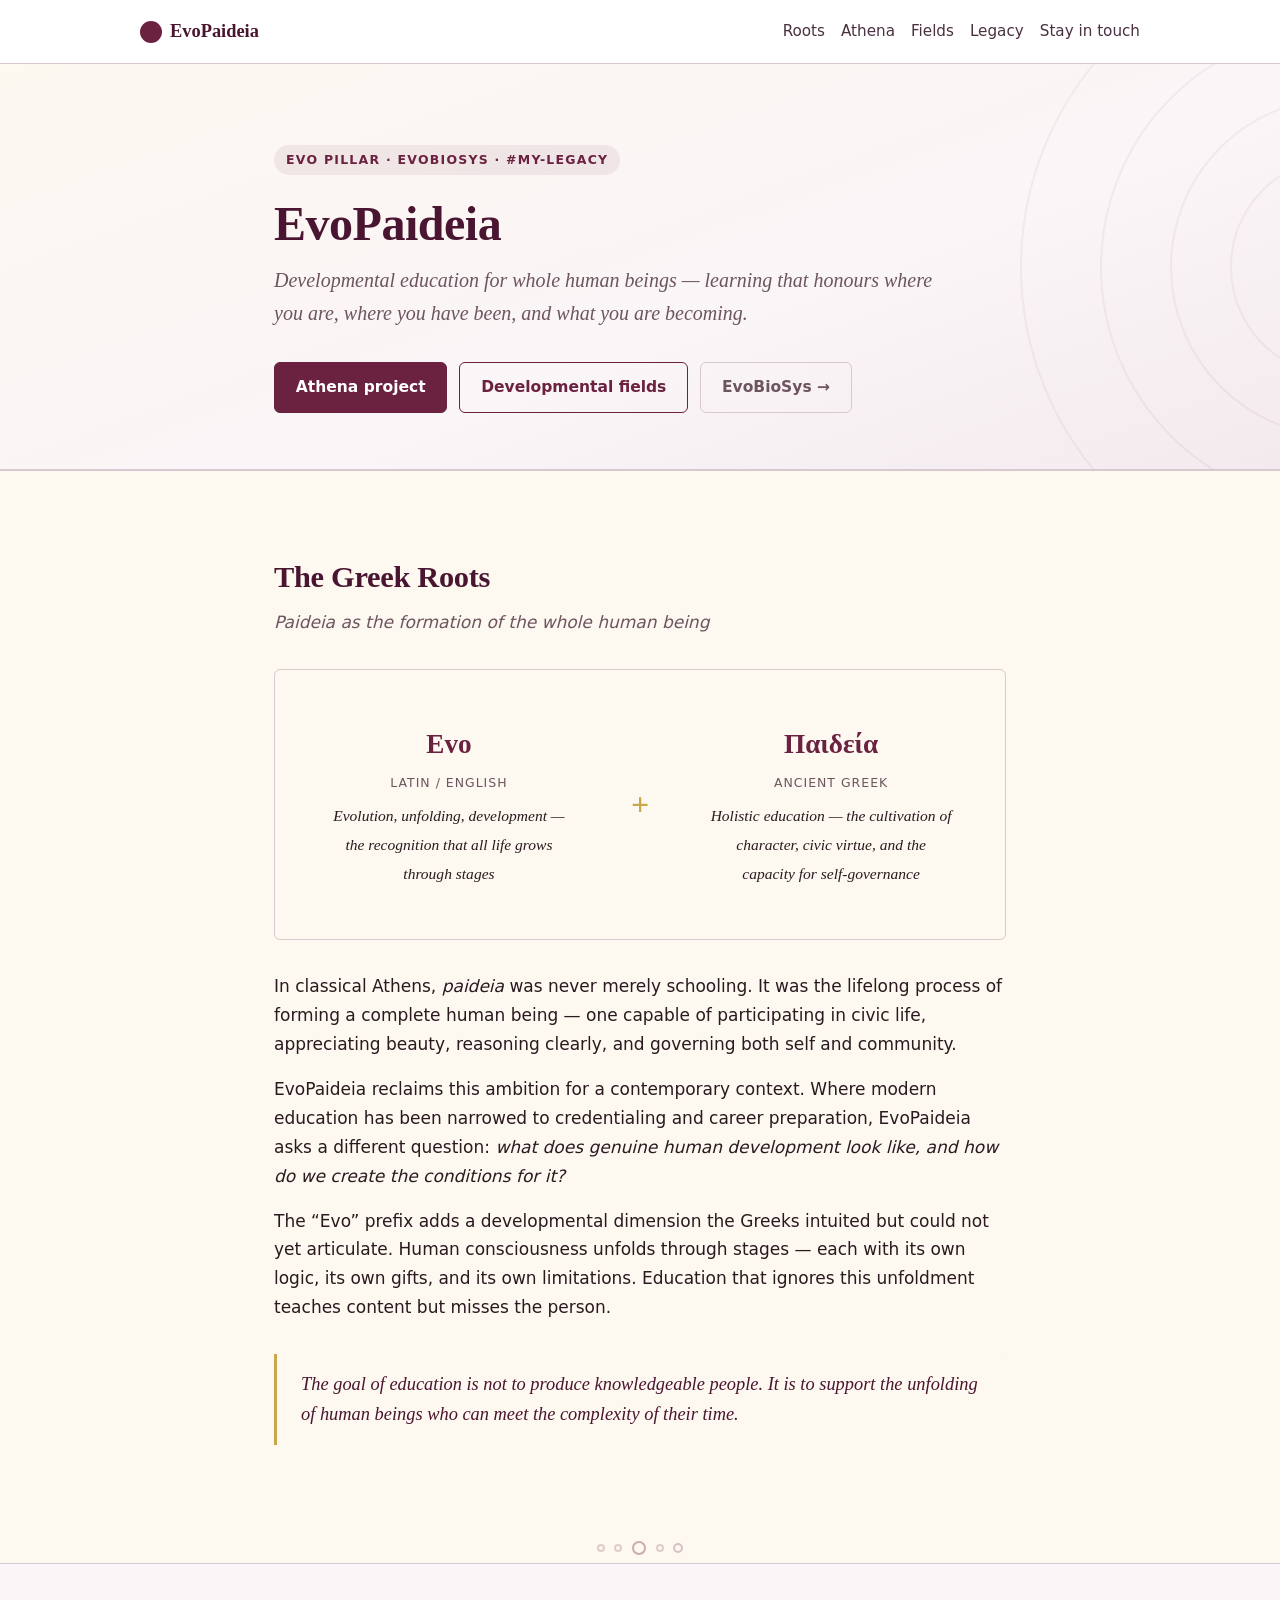
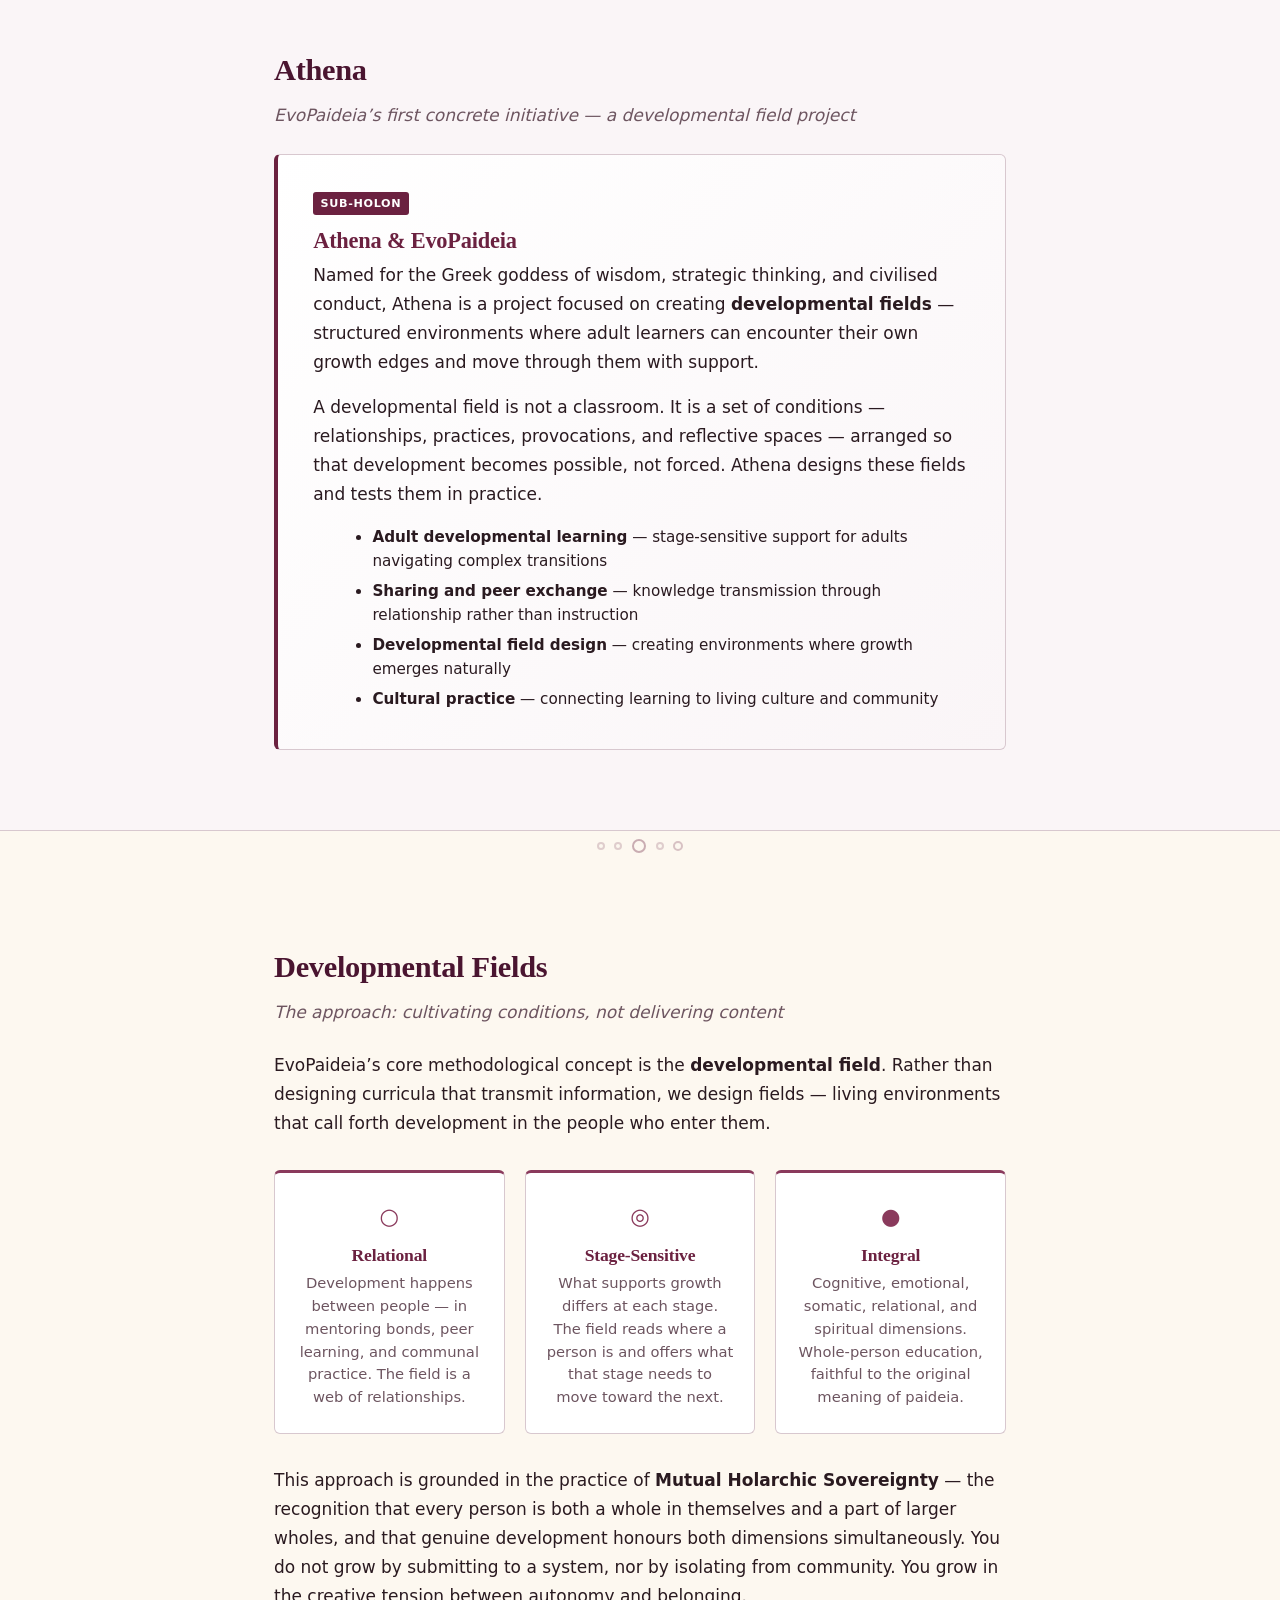
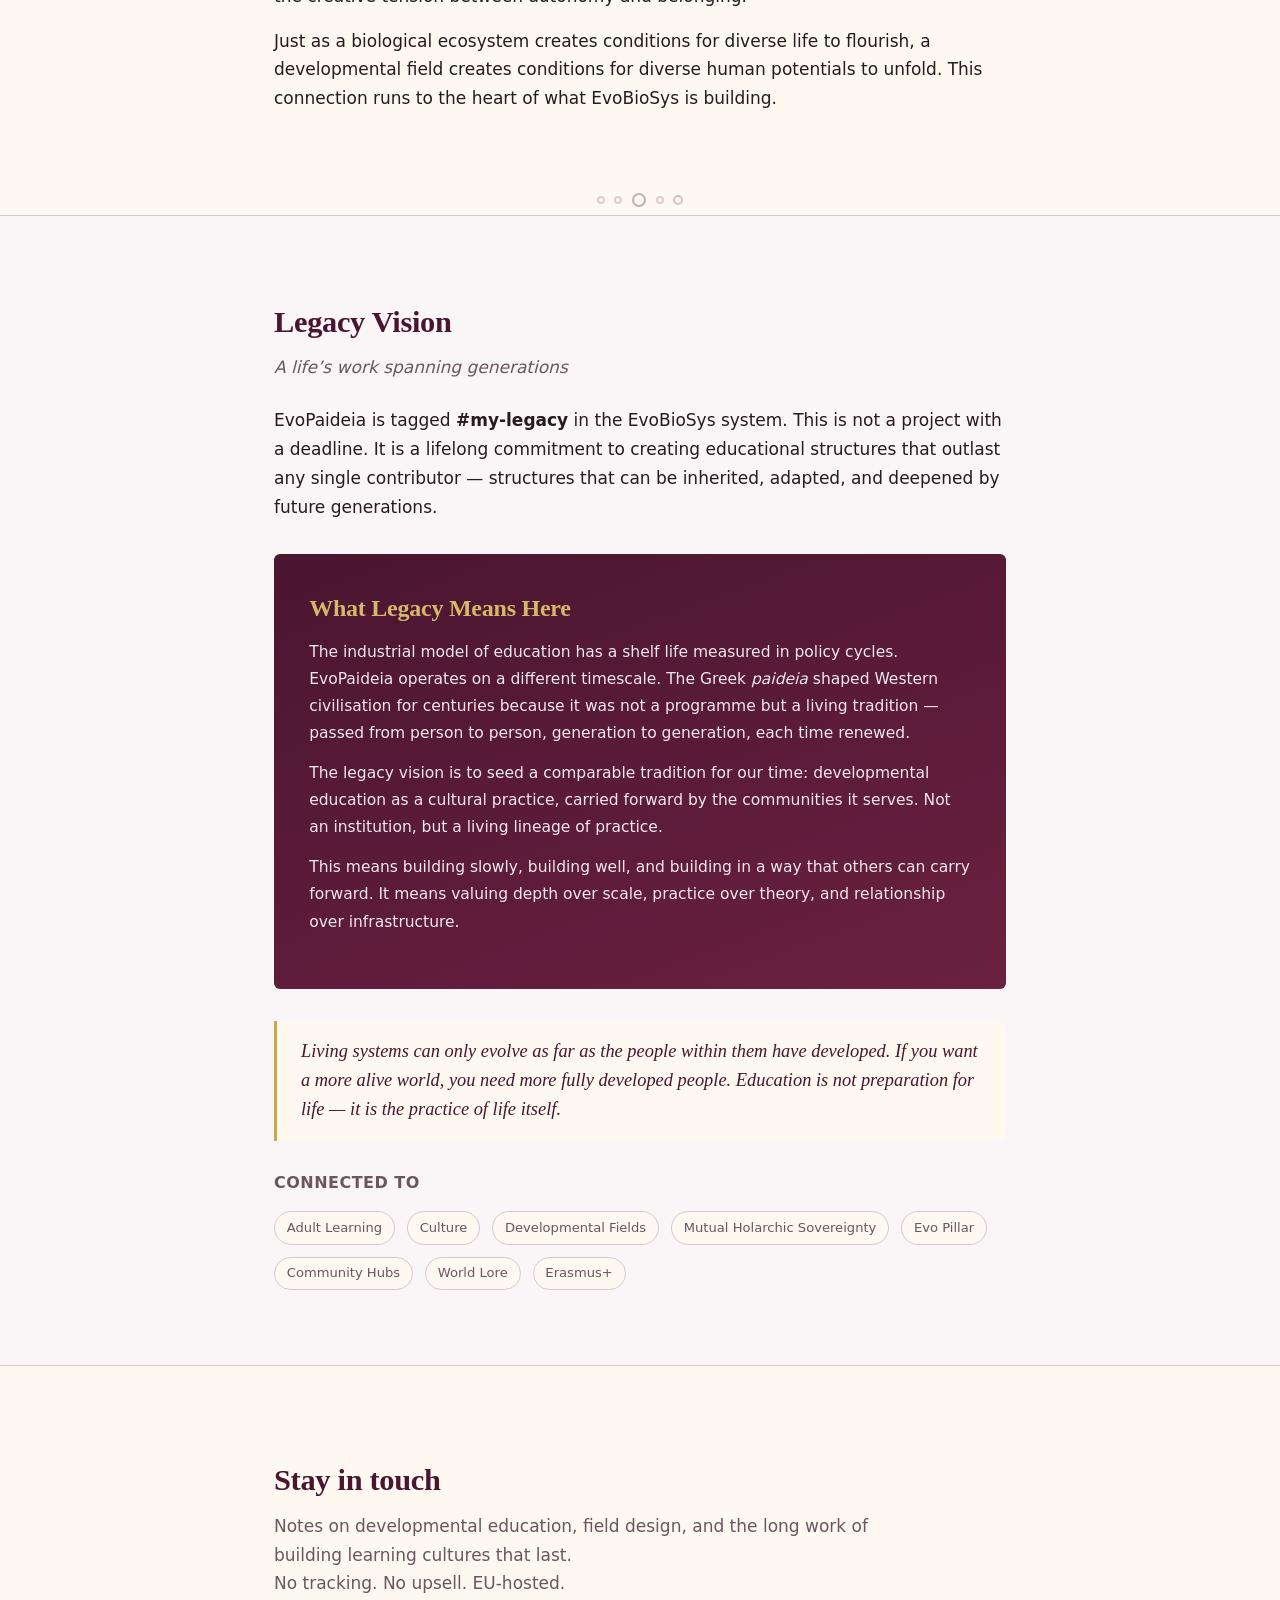
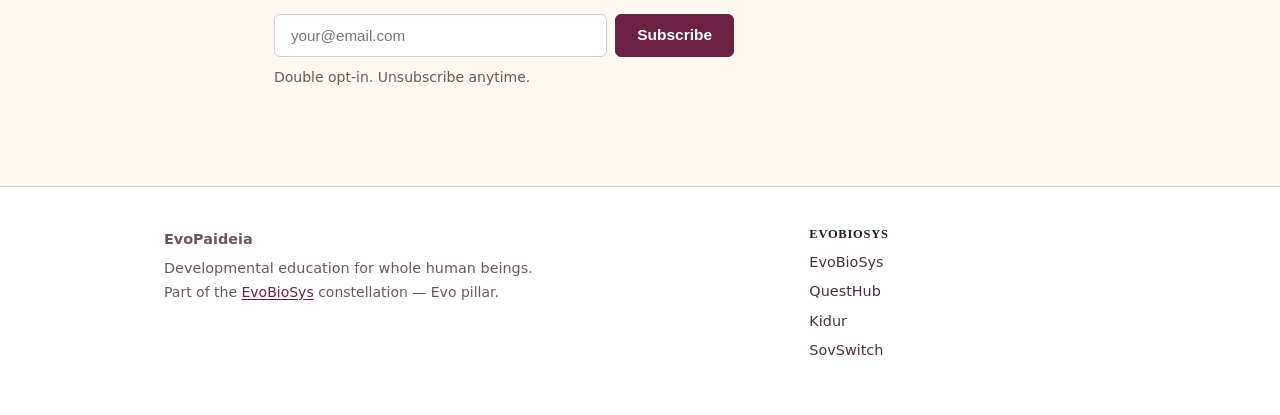
==== index.html @ 09632b4c "Initial evopaideia.org site — developmental education landing page" ====
<!DOCTYPE html>
<html lang="en">
<head>
  <meta charset="utf-8">
  <meta name="viewport" content="width=device-width, initial-scale=1">
  <title>EvoPaideia — Developmental Education</title>
  <meta name="description" content="Developmental education for whole human beings — learning that honours where you are, where you have been, and what you are becoming.">
  <link rel="icon" type="image/svg+xml" href="/assets/favicon.svg">
  <link rel="canonical" href="https://evopaideia.org/">
  <link rel="preconnect" href="https://fonts.bunny.net">
  <link rel="stylesheet" href="https://fonts.bunny.net/css?family=atkinson-hyperlegible:400,400i,700,700i|cormorant-garamond:400,400i,600,700&display=swap">
  <link rel="stylesheet" href="/assets/style.css">
  <meta property="og:title" content="EvoPaideia — Developmental Education">
  <meta property="og:description" content="Holistic, stage-sensitive learning inspired by the Greek concept of Paideia and grounded in evolutionary principles.">
  <meta property="og:url" content="https://evopaideia.org/">
  <meta property="og:type" content="website">
</head>
<body>
  <nav class="nav">
    <div class="shell-wide nav-inner">
      <a class="brand" href="/">
        <span class="brand-mark" aria-hidden="true"></span>
        EvoPaideia
      </a>
      <div class="nav-links">
        <a href="#roots">Roots</a>
        <a href="#athena">Athena</a>
        <a href="#fields">Fields</a>
        <a href="#legacy">Legacy</a>
        <a href="#newsletter">Stay in touch</a>
      </div>
    </div>
  </nav>

  <header class="hero">
    <div class="hero-rings" aria-hidden="true">
      <div class="ring ring-1"></div>
      <div class="ring ring-2"></div>
      <div class="ring ring-3"></div>
      <div class="ring ring-4"></div>
      <div class="ring ring-5"></div>
    </div>
    <div class="shell">
      <span class="eyebrow">Evo pillar &middot; EvoBioSys &middot; #my-legacy</span>
      <h1>EvoPaideia</h1>
      <p class="lede">
        Developmental education for whole human beings &mdash; learning that honours
        where you are, where you have been, and what you are becoming.
      </p>
      <div class="cta-row">
        <a class="btn btn-wine" href="#athena">Athena project</a>
        <a class="btn btn-outline" href="#fields">Developmental fields</a>
        <a class="btn btn-soft" href="https://evobiosys.org" target="_blank" rel="noopener">EvoBioSys &rarr;</a>
      </div>
    </div>
  </header>

  <!-- Greek Roots -->
  <section id="roots">
    <div class="shell">
      <h2>The Greek Roots</h2>
      <p style="color: var(--grey); font-style: italic; margin-bottom: 1.75rem;">Paideia as the formation of the whole human being</p>
      <div class="etymology">
        <div class="etym-part">
          <span class="etym-greek">Evo</span>
          <span class="etym-trans">Latin / English</span>
          <span class="etym-desc">Evolution, unfolding, development &mdash; the recognition that all life grows through stages</span>
        </div>
        <div class="etym-plus">+</div>
        <div class="etym-part">
          <span class="etym-greek">&Pi;&alpha;&iota;&delta;&epsilon;&#x3AF;&alpha;</span>
          <span class="etym-trans">Ancient Greek</span>
          <span class="etym-desc">Holistic education &mdash; the cultivation of character, civic virtue, and the capacity for self-governance</span>
        </div>
      </div>
      <p>
        In classical Athens, <em>paideia</em> was never merely schooling. It was the
        lifelong process of forming a complete human being &mdash; one capable of
        participating in civic life, appreciating beauty, reasoning clearly, and
        governing both self and community.
      </p>
      <p>
        EvoPaideia reclaims this ambition for a contemporary context. Where modern
        education has been narrowed to credentialing and career preparation, EvoPaideia
        asks a different question: <em>what does genuine human development look like,
        and how do we create the conditions for it?</em>
      </p>
      <p>
        The &ldquo;Evo&rdquo; prefix adds a developmental dimension the Greeks intuited
        but could not yet articulate. Human consciousness unfolds through stages &mdash;
        each with its own logic, its own gifts, and its own limitations. Education that
        ignores this unfoldment teaches content but misses the person.
      </p>
      <blockquote>
        <p>The goal of education is not to produce knowledgeable people. It is to
        support the unfolding of human beings who can meet the complexity of their time.</p>
      </blockquote>
    </div>
  </section>

  <div class="ring-divider" aria-hidden="true">
    <span class="ring-dot"></span>
    <span class="ring-dot"></span>
    <span class="ring-dot"></span>
    <span class="ring-dot"></span>
    <span class="ring-dot"></span>
  </div>

  <!-- Athena -->
  <section class="alt" id="athena">
    <div class="shell">
      <h2>Athena</h2>
      <p style="color: var(--grey); font-style: italic; margin-bottom: 1.5rem;">EvoPaideia&rsquo;s first concrete initiative &mdash; a developmental field project</p>
      <div class="athena-card">
        <span class="athena-badge">Sub-holon</span>
        <h3>Athena &amp; EvoPaideia</h3>
        <p>
          Named for the Greek goddess of wisdom, strategic thinking, and civilised
          conduct, Athena is a project focused on creating <strong>developmental
          fields</strong> &mdash; structured environments where adult learners can
          encounter their own growth edges and move through them with support.
        </p>
        <p>
          A developmental field is not a classroom. It is a set of conditions
          &mdash; relationships, practices, provocations, and reflective spaces
          &mdash; arranged so that development becomes possible, not forced.
          Athena designs these fields and tests them in practice.
        </p>
        <ul>
          <li><strong>Adult developmental learning</strong> &mdash; stage-sensitive support for adults navigating complex transitions</li>
          <li><strong>Sharing and peer exchange</strong> &mdash; knowledge transmission through relationship rather than instruction</li>
          <li><strong>Developmental field design</strong> &mdash; creating environments where growth emerges naturally</li>
          <li><strong>Cultural practice</strong> &mdash; connecting learning to living culture and community</li>
        </ul>
      </div>
    </div>
  </section>

  <div class="ring-divider" aria-hidden="true">
    <span class="ring-dot"></span>
    <span class="ring-dot"></span>
    <span class="ring-dot"></span>
    <span class="ring-dot"></span>
    <span class="ring-dot"></span>
  </div>

  <!-- Developmental Fields -->
  <section id="fields">
    <div class="shell">
      <h2>Developmental Fields</h2>
      <p style="color: var(--grey); font-style: italic; margin-bottom: 1.5rem;">The approach: cultivating conditions, not delivering content</p>
      <p>
        EvoPaideia&rsquo;s core methodological concept is the <strong>developmental
        field</strong>. Rather than designing curricula that transmit information,
        we design fields &mdash; living environments that call forth development
        in the people who enter them.
      </p>
      <div class="pillar-grid">
        <div class="pillar">
          <span class="pillar-icon">○</span>
          <h3>Relational</h3>
          <p>Development happens between people &mdash; in mentoring bonds, peer learning, and communal practice. The field is a web of relationships.</p>
        </div>
        <div class="pillar">
          <span class="pillar-icon">◎</span>
          <h3>Stage-Sensitive</h3>
          <p>What supports growth differs at each stage. The field reads where a person is and offers what that stage needs to move toward the next.</p>
        </div>
        <div class="pillar">
          <span class="pillar-icon">●</span>
          <h3>Integral</h3>
          <p>Cognitive, emotional, somatic, relational, and spiritual dimensions. Whole-person education, faithful to the original meaning of paideia.</p>
        </div>
      </div>
      <p>
        This approach is grounded in the practice of <strong>Mutual Holarchic
        Sovereignty</strong> &mdash; the recognition that every person is both a
        whole in themselves and a part of larger wholes, and that genuine development
        honours both dimensions simultaneously. You do not grow by submitting to a
        system, nor by isolating from community. You grow in the creative tension
        between autonomy and belonging.
      </p>
      <p>
        Just as a biological ecosystem creates conditions for diverse life to flourish,
        a developmental field creates conditions for diverse human potentials to unfold.
        This connection runs to the heart of what EvoBioSys is building.
      </p>
    </div>
  </section>

  <div class="ring-divider" aria-hidden="true">
    <span class="ring-dot"></span>
    <span class="ring-dot"></span>
    <span class="ring-dot"></span>
    <span class="ring-dot"></span>
    <span class="ring-dot"></span>
  </div>

  <!-- Legacy Vision -->
  <section class="alt" id="legacy">
    <div class="shell">
      <h2>Legacy Vision</h2>
      <p style="color: var(--grey); font-style: italic; margin-bottom: 1.5rem;">A life&rsquo;s work spanning generations</p>
      <p>
        EvoPaideia is tagged <strong>#my-legacy</strong> in the EvoBioSys system.
        This is not a project with a deadline. It is a lifelong commitment to creating
        educational structures that outlast any single contributor &mdash; structures
        that can be inherited, adapted, and deepened by future generations.
      </p>
      <div class="legacy-block">
        <h3>What Legacy Means Here</h3>
        <p>
          The industrial model of education has a shelf life measured in policy cycles.
          EvoPaideia operates on a different timescale. The Greek <em>paideia</em>
          shaped Western civilisation for centuries because it was not a programme
          but a living tradition &mdash; passed from person to person, generation to
          generation, each time renewed.
        </p>
        <p>
          The legacy vision is to seed a comparable tradition for our time: developmental
          education as a cultural practice, carried forward by the communities it serves.
          Not an institution, but a living lineage of practice.
        </p>
        <p>
          This means building slowly, building well, and building in a way that others
          can carry forward. It means valuing depth over scale, practice over theory,
          and relationship over infrastructure.
        </p>
      </div>
      <blockquote>
        <p>Living systems can only evolve as far as the people within them have
        developed. If you want a more alive world, you need more fully developed
        people. Education is not preparation for life &mdash; it is the practice of
        life itself.</p>
      </blockquote>
      <h3 style="font-size: 1rem; letter-spacing: 0.03em; text-transform: uppercase; color: var(--grey); font-family: var(--sans); margin-top: 2rem;">Connected to</h3>
      <div class="connections">
        <span class="conn-tag">Adult Learning</span>
        <span class="conn-tag">Culture</span>
        <span class="conn-tag">Developmental Fields</span>
        <span class="conn-tag">Mutual Holarchic Sovereignty</span>
        <span class="conn-tag">Evo Pillar</span>
        <span class="conn-tag">Community Hubs</span>
        <span class="conn-tag">World Lore</span>
        <span class="conn-tag">Erasmus+</span>
      </div>
    </div>
  </section>

  <!-- Newsletter -->
  <section id="newsletter">
    <div class="shell">
      <div class="newsletter">
        <h2>Stay in touch</h2>
        <p>Notes on developmental education, field design, and the long work of building learning cultures that last.<br>
        No tracking. No upsell. EU-hosted.</p>
        <form id="ep-nl-form" class="nl-form">
          <input type="email" id="ep-nl-email" name="email" placeholder="your@email.com" required>
          <button type="submit" class="btn btn-wine">Subscribe</button>
        </form>
        <small id="ep-nl-note">Double opt-in. Unsubscribe anytime.</small>
      </div>
    </div>
  </section>

  <footer>
    <div class="shell-wide footer-inner">
      <div class="footer-brand">
        <strong>EvoPaideia</strong>
        <p>Developmental education for whole human beings.<br>
        <small>Part of the <a href="https://evobiosys.org">EvoBioSys</a> constellation &mdash; Evo pillar.</small></p>
      </div>
      <div class="footer-links">
        <h4>EvoBioSys</h4>
        <ul>
          <li><a href="https://evobiosys.org">EvoBioSys</a></li>
          <li><a href="https://questhub.eco">QuestHub</a></li>
          <li><a href="https://kidur.org">Kidur</a></li>
          <li><a href="https://sovswitch.com">SovSwitch</a></li>
        </ul>
      </div>
    </div>
  </footer>

  <script>
    (function () {
      var form = document.getElementById('ep-nl-form');
      var note = document.getElementById('ep-nl-note');
      if (!form) return;
      form.addEventListener('submit', function (e) {
        e.preventDefault();
        var email = document.getElementById('ep-nl-email').value.trim();
        if (!email) return;
        var btn = form.querySelector('button');
        btn.disabled = true;
        btn.textContent = 'Subscribing…';
        fetch('https://subscriber.evobiosys.org/subscribe', {
          method: 'POST',
          headers: { 'Content-Type': 'application/json' },
          body: JSON.stringify({ email: email, source: 'evopaideia.org', project: 'EvoPaideia' })
        })
          .then(function (r) { return r.ok ? r.json() : Promise.reject(r.status); })
          .then(function () {
            document.getElementById('ep-nl-email').value = '';
            btn.disabled = false;
            btn.textContent = 'Subscribe';
            note.textContent = 'Confirmed — check your inbox to complete your subscription.';
            note.style.color = 'var(--wine)';
            note.style.fontSize = '1rem';
          })
          .catch(function () {
            btn.disabled = false;
            btn.textContent = 'Subscribe';
            note.textContent = 'Something went wrong — try again or email connect@evopaideia.org';
          });
      });
    })();
  </script>
</body>
</html>
---- assets/style.css ----
:root {
  --ink: #2a1a20;
  --ink-soft: #4a3040;
  --grey: #6d5560;
  --grey-light: #d8c8cf;
  --paper: #ffffff;
  --paper-warm: #fdf8f0;
  --bg-cream: #faf5f7;
  --wine: #6b2140;
  --wine-light: #8a3a5c;
  --wine-deep: #4a1530;
  --wine-bg: #faf5f7;
  --gold: #c9a84c;
  --gold-muted: #d4b96a;
  --radius: 6px;
  --max-width: 780px;
  --max-width-wide: 1000px;
  --serif: 'Cormorant Garamond', 'Georgia', serif;
  --sans: 'Atkinson Hyperlegible', system-ui, -apple-system, 'Segoe UI', sans-serif;
}

* { box-sizing: border-box; }
html { scroll-behavior: smooth; }

body {
  margin: 0;
  font-family: var(--sans);
  font-size: 1.0625rem;
  line-height: 1.7;
  color: var(--ink);
  background: var(--paper-warm);
  -webkit-font-smoothing: antialiased;
}

a { color: var(--wine); text-decoration: underline; text-decoration-thickness: 1px; text-underline-offset: 2px; }
a:hover { color: var(--wine-deep); }

h1, h2, h3, h4 { font-family: var(--serif); line-height: 1.2; letter-spacing: -0.01em; color: var(--wine-deep); margin: 2rem 0 0.8rem; }
h1 { font-size: 2.8rem; margin-top: 0; }
h2 { font-size: 1.9rem; }
h3 { font-size: 1.3rem; }
p { margin: 0 0 1rem; }
small { font-size: 0.875rem; color: var(--grey); }
em { font-style: italic; }

.shell { max-width: var(--max-width); margin: 0 auto; padding: 0 1.5rem; }
.shell-wide { max-width: var(--max-width-wide); margin: 0 auto; padding: 0 1.5rem; }

/* nav */
.nav { border-bottom: 1px solid var(--grey-light); background: var(--paper); }
.nav-inner { display: flex; justify-content: space-between; align-items: center; padding: 1rem 0; flex-wrap: wrap; gap: 0.5rem; }
.nav a.brand { font-family: var(--serif); font-weight: 700; font-size: 1.15rem; color: var(--wine-deep); text-decoration: none; display: inline-flex; align-items: center; gap: 0.5rem; }
.brand-mark { display: inline-block; width: 22px; height: 22px; background-color: var(--wine); border-radius: 50%; }
.nav-links { display: flex; gap: 1rem; flex-wrap: wrap; }
.nav-links a { color: var(--ink-soft); text-decoration: none; font-size: 0.95rem; }
.nav-links a:hover { color: var(--wine); }

/* hero */
.hero { padding: 5rem 0 3.5rem; border-bottom: 2px solid var(--grey-light); background: linear-gradient(160deg, var(--paper-warm) 0%, var(--wine-bg) 60%, #f3eaee 100%); position: relative; overflow: hidden; }
.hero-rings { position: absolute; top: 50%; right: -60px; transform: translateY(-50%); opacity: 0.05; pointer-events: none; }
.ring { border: 2.5px solid var(--wine); border-radius: 50%; position: absolute; top: 50%; left: 50%; transform: translate(-50%,-50%); }
.ring-1 { width: 120px; height: 120px; }
.ring-2 { width: 220px; height: 220px; }
.ring-3 { width: 340px; height: 340px; }
.ring-4 { width: 480px; height: 480px; }
.ring-5 { width: 640px; height: 640px; }
.eyebrow { display: inline-block; font-size: 0.78rem; letter-spacing: 0.1em; text-transform: uppercase; color: var(--wine); background: rgba(107,33,64,0.08); padding: 0.25rem 0.75rem; border-radius: 999px; margin-bottom: 1.25rem; font-weight: 600; }
.hero h1 { font-size: 3rem; max-width: 22em; margin-bottom: 0.75rem; color: var(--wine-deep); }
.hero .lede { font-family: var(--serif); font-size: 1.25rem; font-style: italic; color: var(--grey); max-width: 34em; line-height: 1.65; }
.cta-row { margin-top: 2rem; display: flex; gap: 0.75rem; flex-wrap: wrap; }

.btn { display: inline-block; padding: 0.7rem 1.3rem; border-radius: var(--radius); text-decoration: none; font-weight: 600; font-size: 0.97rem; border: 1.5px solid transparent; transition: transform 0.05s; cursor: pointer; }
.btn:active { transform: translateY(1px); }
.btn-wine { background: var(--wine); color: #fff; border-color: var(--wine); }
.btn-wine:hover { background: var(--wine-deep); color: #fff; }
.btn-outline { background: transparent; color: var(--wine); border-color: var(--wine); }
.btn-outline:hover { background: rgba(107,33,64,0.06); }
.btn-soft { background: transparent; color: var(--grey); border-color: var(--grey-light); }
.btn-soft:hover { border-color: var(--grey); color: var(--ink); }

/* sections */
section { padding: 3.5rem 0; }
section.alt { background: var(--wine-bg); border-top: 1px solid var(--grey-light); border-bottom: 1px solid var(--grey-light); }

/* etymology */
.etymology { display: flex; gap: 2rem; margin: 2rem 0; padding: 2rem; background: var(--paper-warm); border: 1px solid var(--grey-light); border-radius: var(--radius); align-items: stretch; }
.etym-part { flex: 1; text-align: center; padding: 1.2rem; }
.etym-part + .etym-part { border-left: 1px solid var(--grey-light); }
.etym-greek { font-family: var(--serif); font-size: 1.7rem; font-weight: 700; color: var(--wine); display: block; margin-bottom: 0.3rem; }
.etym-trans { font-family: var(--sans); font-size: 0.78rem; color: var(--grey); text-transform: uppercase; letter-spacing: 0.08em; display: block; margin-bottom: 0.5rem; }
.etym-desc { font-family: var(--serif); font-style: italic; color: var(--ink); font-size: 0.97rem; line-height: 1.5; }
.etym-plus { display: flex; align-items: center; font-family: var(--serif); font-size: 2rem; color: var(--gold); font-weight: 700; padding: 0 0.5rem; }

/* pillars grid */
.pillar-grid { display: grid; grid-template-columns: repeat(auto-fit, minmax(200px, 1fr)); gap: 1.25rem; margin: 2rem 0; }
.pillar { background: var(--paper); border: 1px solid var(--grey-light); border-top: 3px solid var(--wine-light); border-radius: var(--radius); padding: 1.5rem 1.3rem; text-align: center; }
.pillar-icon { font-size: 1.4rem; display: block; margin-bottom: 0.6rem; color: var(--wine-light); }
.pillar h3 { font-family: var(--serif); font-size: 1.1rem; color: var(--wine); margin: 0 0 0.4rem; }
.pillar p { font-size: 0.92rem; color: var(--grey); margin: 0; line-height: 1.55; }

/* athena card */
.athena-card { background: linear-gradient(135deg, var(--paper) 0%, var(--wine-bg) 100%); border: 1px solid var(--grey-light); border-left: 4px solid var(--wine); border-radius: var(--radius); padding: 2rem 2rem 2rem 2.2rem; margin: 1.5rem 0; }
.athena-card h3 { font-family: var(--serif); font-size: 1.4rem; color: var(--wine); margin: 0 0 0.4rem; }
.athena-badge { display: inline-block; background: var(--wine); color: #fff; font-size: 0.7rem; font-weight: 600; padding: 0.2em 0.65em; border-radius: 3px; letter-spacing: 0.06em; text-transform: uppercase; margin-bottom: 0.8rem; }
.athena-card ul { margin: 0.8rem 0 0 1.2rem; }
.athena-card li { color: var(--ink); font-size: 0.95rem; line-height: 1.6; margin-bottom: 0.35rem; }

/* legacy block */
.legacy-block { background: linear-gradient(160deg, var(--wine-deep) 0%, var(--wine) 100%); color: #fff; border-radius: var(--radius); padding: 2.5rem 2.2rem; margin: 2rem 0; }
.legacy-block h3 { font-family: var(--serif); font-size: 1.5rem; color: var(--gold-muted); margin: 0 0 1rem; }
.legacy-block p { color: rgba(255,255,255,0.9); line-height: 1.75; font-size: 0.97rem; margin-bottom: 0.8rem; }

/* blockquote */
blockquote { border-left: 3px solid var(--gold); margin: 2rem 0; padding: 1rem 1.5rem; background: var(--paper-warm); border-radius: 0 var(--radius) var(--radius) 0; }
blockquote p { font-family: var(--serif); font-style: italic; font-size: 1.15rem; color: var(--wine-deep); line-height: 1.6; margin: 0; }

/* ring divider */
.ring-divider { display: flex; align-items: center; justify-content: center; gap: 0.6rem; padding: 0.5rem 0; }
.ring-dot { width: 8px; height: 8px; border-radius: 50%; border: 2px solid var(--wine); opacity: 0.2; }
.ring-dot:nth-child(3) { width: 14px; height: 14px; opacity: 0.35; }
.ring-dot:nth-child(5) { width: 10px; height: 10px; opacity: 0.25; }

/* connections */
.connections { display: flex; flex-wrap: wrap; gap: 0.75rem; margin: 1.2rem 0; }
.conn-tag { display: inline-block; font-size: 0.82rem; font-weight: 500; padding: 0.35em 0.9em; border: 1px solid var(--grey-light); border-radius: 20px; color: var(--grey); background: var(--paper-warm); }

/* newsletter */
.newsletter { padding: 2.5rem 0; }
.newsletter h2 { margin-top: 0; }
.newsletter p { color: var(--grey); max-width: 36em; }
.nl-form { display: flex; gap: 0.5rem; flex-wrap: wrap; margin-top: 1rem; max-width: 460px; }
.nl-form input[type='email'] { flex: 1; min-width: 200px; padding: 0.65rem 1rem; border: 1.5px solid var(--grey-light); border-radius: var(--radius); font-size: 0.95rem; background: var(--paper); color: var(--ink); outline: none; transition: border-color 0.15s; }
.nl-form input[type='email']:focus { border-color: var(--wine); }
#ep-nl-note { display: block; margin-top: 0.6rem; }

/* footer */
footer { border-top: 1px solid var(--grey-light); padding: 2.5rem 0 3rem; background: var(--paper); font-size: 0.9rem; color: var(--grey); }
.footer-inner { display: grid; grid-template-columns: 2fr 1fr; gap: 2rem; }
.footer-brand p { margin: 0.25rem 0 0; color: var(--grey); }
.footer-links h4 { font-size: 0.78rem; letter-spacing: 0.06em; text-transform: uppercase; color: var(--ink); margin: 0 0 0.5rem; }
.footer-links ul { list-style: none; padding: 0; margin: 0; }
.footer-links li { margin-bottom: 0.3rem; }
.footer-links a { color: var(--ink-soft); text-decoration: none; }
.footer-links a:hover { color: var(--wine); }

@media (max-width: 600px) {
  .hero h1 { font-size: 2.2rem; }
  .etymology { flex-direction: column; gap: 0; }
  .etym-part + .etym-part { border-left: none; border-top: 1px solid var(--grey-light); }
  .etym-plus { justify-content: center; }
  .footer-inner { grid-template-columns: 1fr; }
}

:focus-visible { outline: 3px solid var(--wine); outline-offset: 2px; border-radius: 3px; }
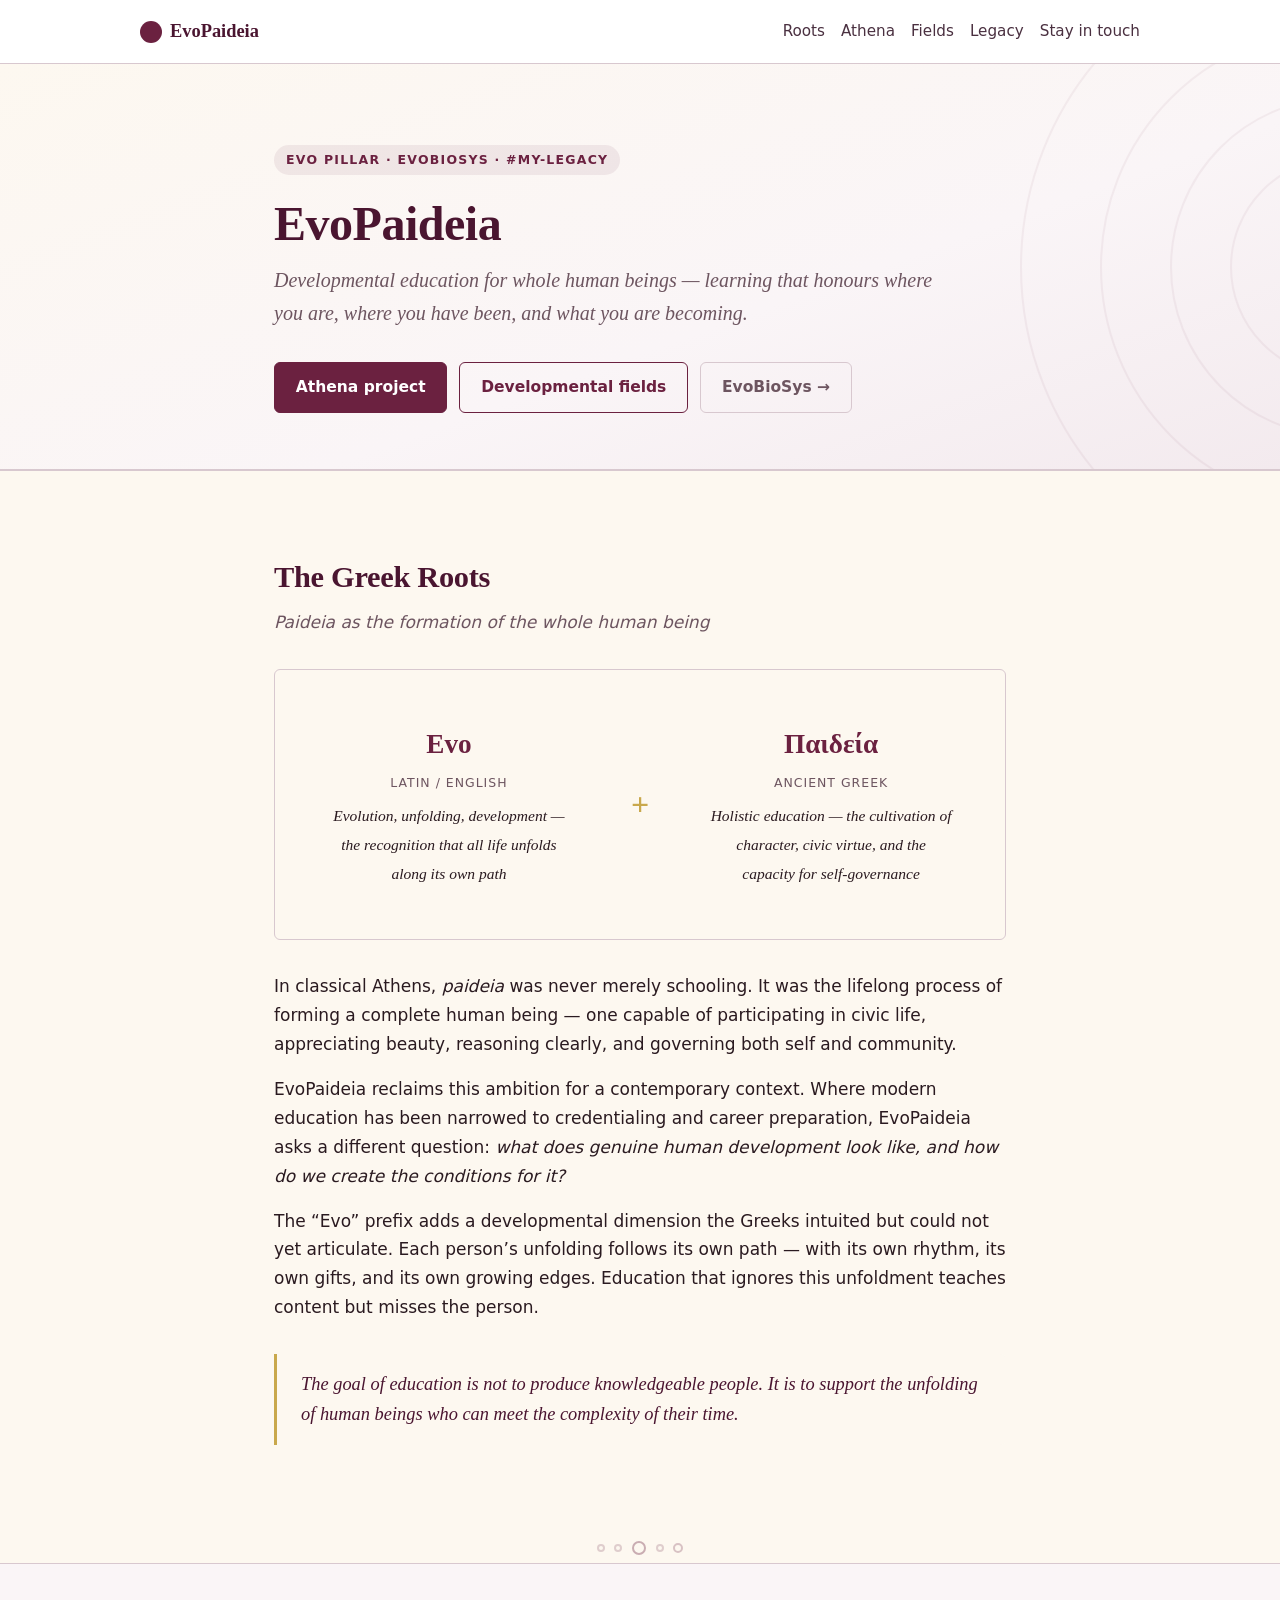
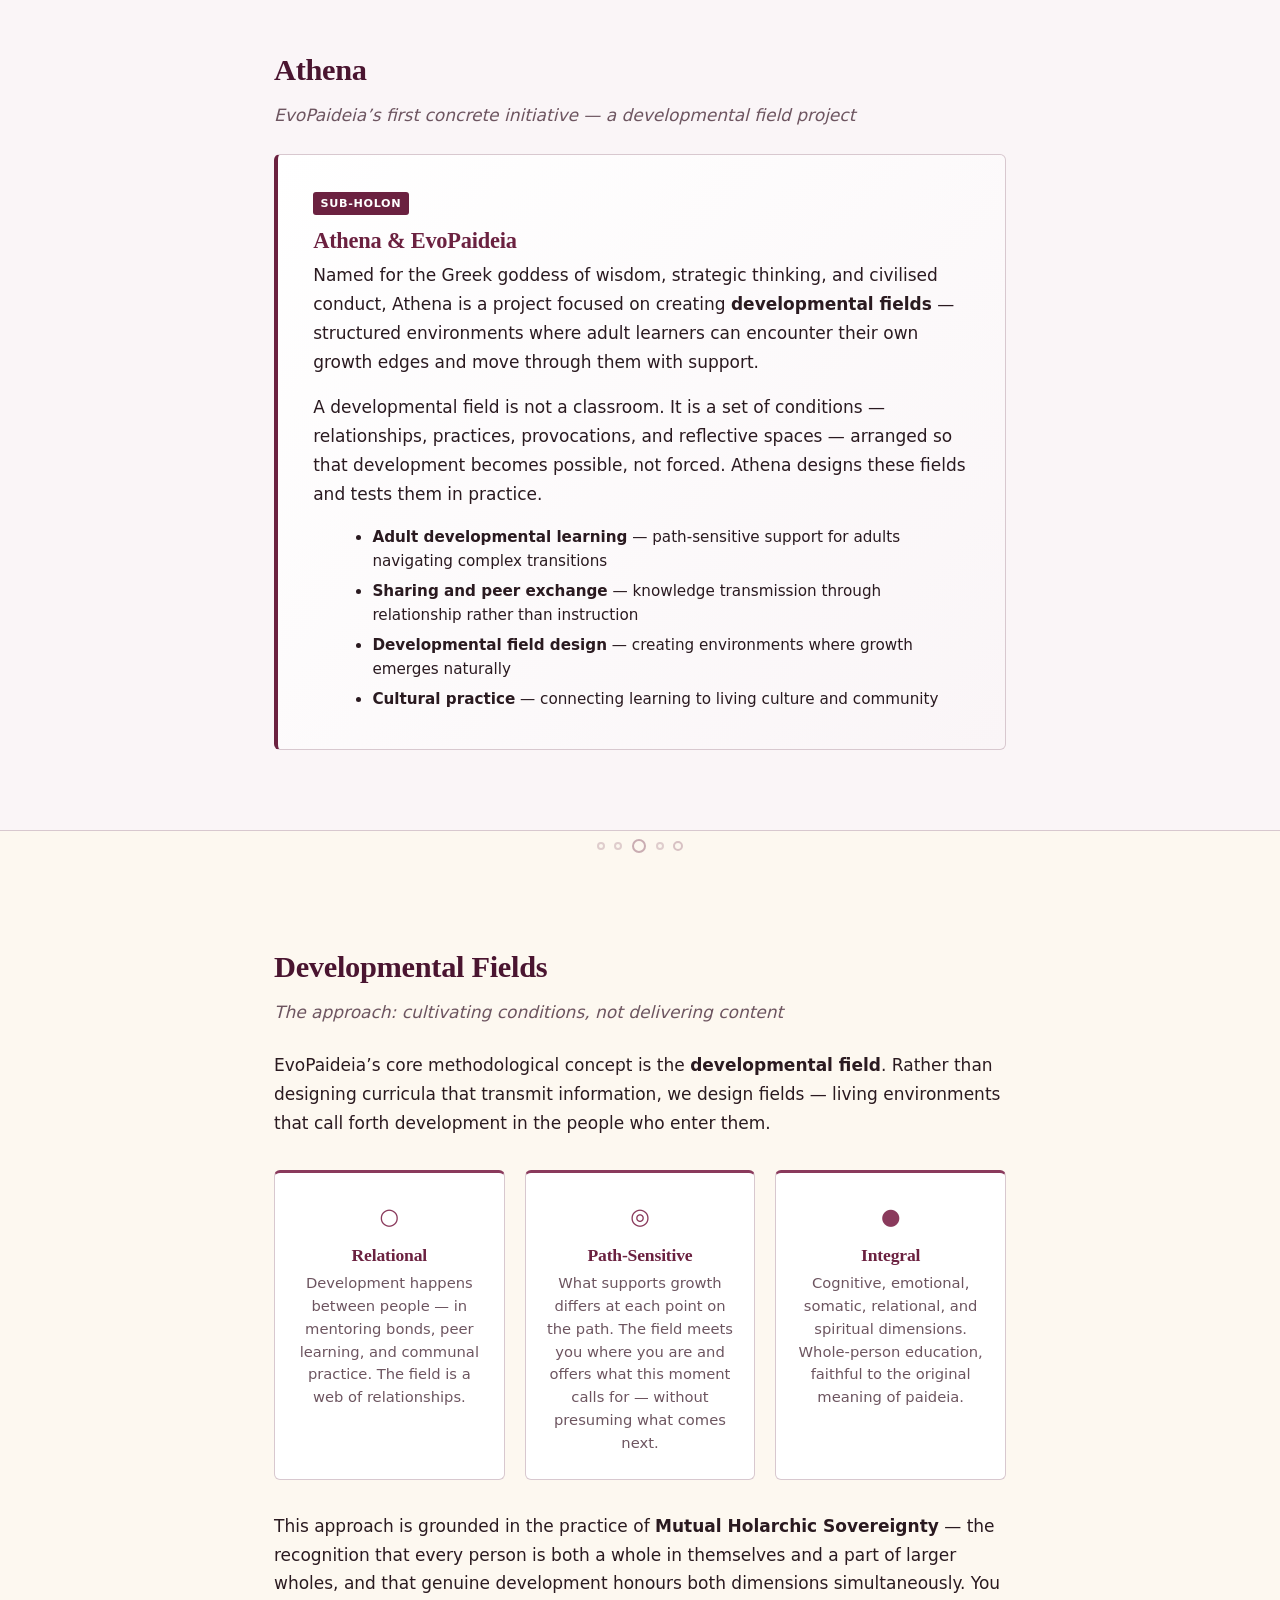
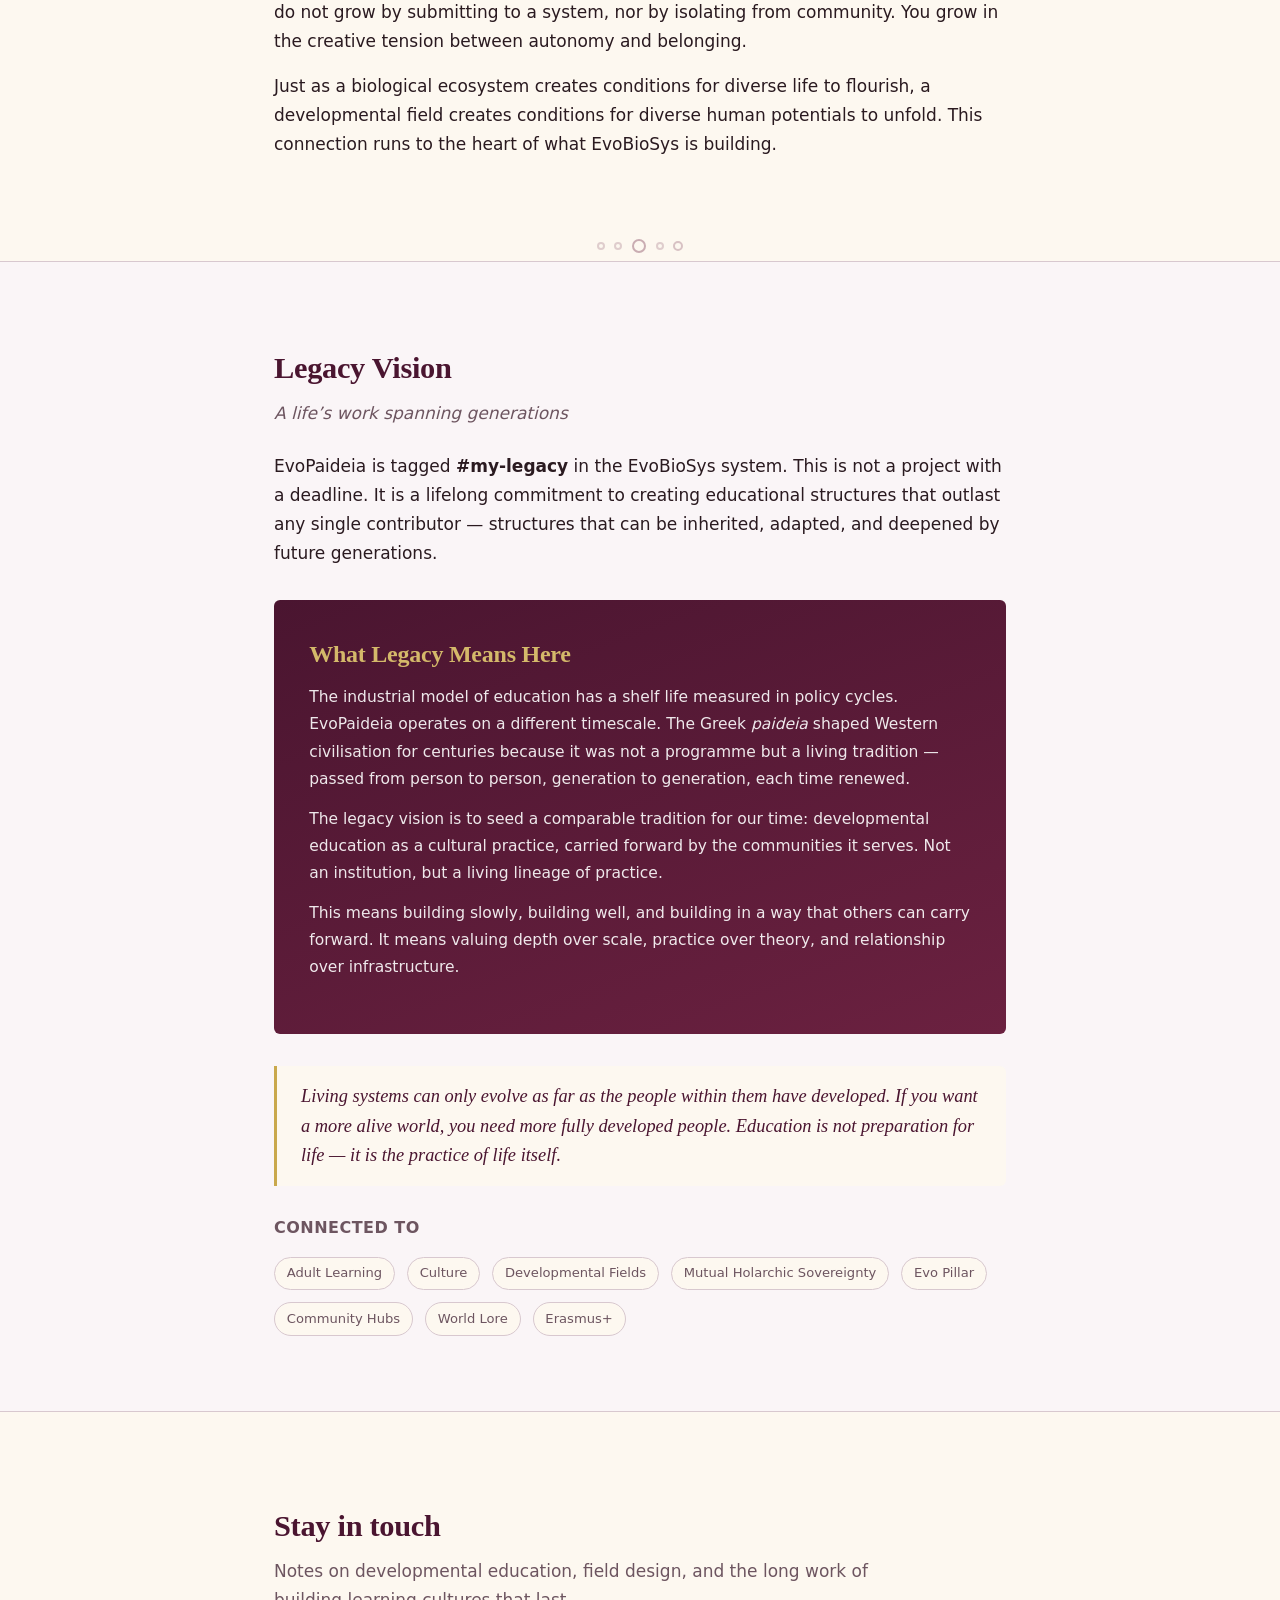
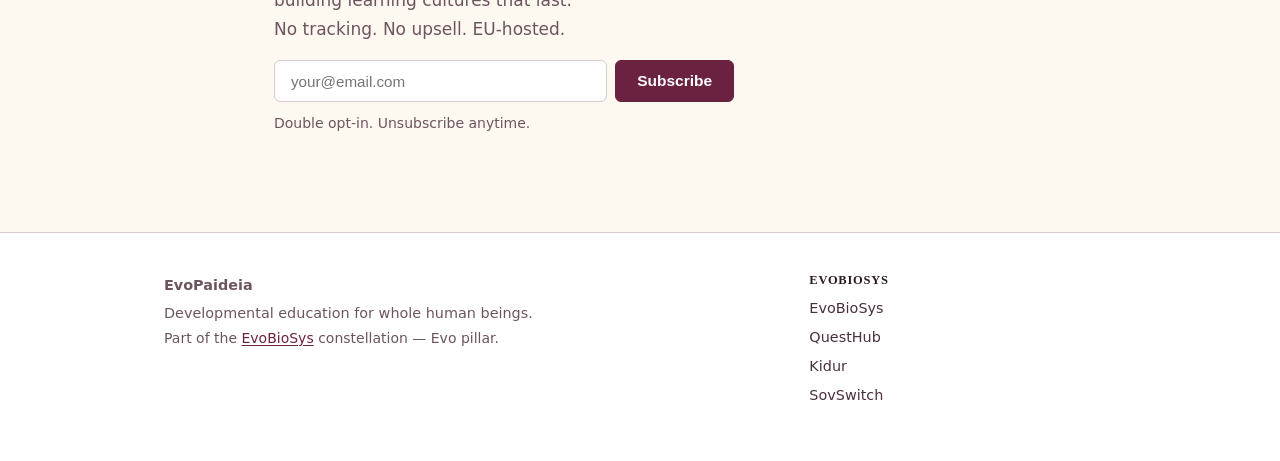
==== commit 0e9306d2: "Fix path language (stage→path), subscriber.evopaideia.org, HTTPS prep" ====
--- a/index.html
+++ b/index.html
@@ -11,7 +11,7 @@
   <link rel="stylesheet" href="https://fonts.bunny.net/css?family=atkinson-hyperlegible:400,400i,700,700i|cormorant-garamond:400,400i,600,700&display=swap">
   <link rel="stylesheet" href="/assets/style.css">
   <meta property="og:title" content="EvoPaideia — Developmental Education">
-  <meta property="og:description" content="Holistic, stage-sensitive learning inspired by the Greek concept of Paideia and grounded in evolutionary principles.">
+  <meta property="og:description" content="Holistic, path-sensitive learning inspired by the Greek concept of Paideia and grounded in evolutionary principles.">
   <meta property="og:url" content="https://evopaideia.org/">
   <meta property="og:type" content="website">
 </head>
@@ -64,7 +64,7 @@
         <div class="etym-part">
           <span class="etym-greek">Evo</span>
           <span class="etym-trans">Latin / English</span>
-          <span class="etym-desc">Evolution, unfolding, development &mdash; the recognition that all life grows through stages</span>
+          <span class="etym-desc">Evolution, unfolding, development &mdash; the recognition that all life unfolds along its own path</span>
         </div>
         <div class="etym-plus">+</div>
         <div class="etym-part">
@@ -87,8 +87,8 @@
       </p>
       <p>
         The &ldquo;Evo&rdquo; prefix adds a developmental dimension the Greeks intuited
-        but could not yet articulate. Human consciousness unfolds through stages &mdash;
-        each with its own logic, its own gifts, and its own limitations. Education that
+        but could not yet articulate. Each person&rsquo;s unfolding follows its own path
+        &mdash; with its own rhythm, its own gifts, and its own growing edges. Education that
         ignores this unfoldment teaches content but misses the person.
       </p>
       <blockquote>
@@ -127,7 +127,7 @@
           Athena designs these fields and tests them in practice.
         </p>
         <ul>
-          <li><strong>Adult developmental learning</strong> &mdash; stage-sensitive support for adults navigating complex transitions</li>
+          <li><strong>Adult developmental learning</strong> &mdash; path-sensitive support for adults navigating complex transitions</li>
           <li><strong>Sharing and peer exchange</strong> &mdash; knowledge transmission through relationship rather than instruction</li>
           <li><strong>Developmental field design</strong> &mdash; creating environments where growth emerges naturally</li>
           <li><strong>Cultural practice</strong> &mdash; connecting learning to living culture and community</li>
@@ -163,8 +163,8 @@
         </div>
         <div class="pillar">
           <span class="pillar-icon">◎</span>
-          <h3>Stage-Sensitive</h3>
-          <p>What supports growth differs at each stage. The field reads where a person is and offers what that stage needs to move toward the next.</p>
+          <h3>Path-Sensitive</h3>
+          <p>What supports growth differs at each point on the path. The field meets you where you are and offers what this moment calls for &mdash; without presuming what comes next.</p>
         </div>
         <div class="pillar">
           <span class="pillar-icon">●</span>
@@ -294,7 +294,7 @@
         var btn = form.querySelector('button');
         btn.disabled = true;
         btn.textContent = 'Subscribing…';
-        fetch('https://subscriber.evobiosys.org/subscribe', {
+        fetch('https://subscriber.evopaideia.org/subscribe', {
           method: 'POST',
           headers: { 'Content-Type': 'application/json' },
           body: JSON.stringify({ email: email, source: 'evopaideia.org', project: 'EvoPaideia' })
@@ -318,3 +318,4 @@
   </script>
 </body>
 </html>
+
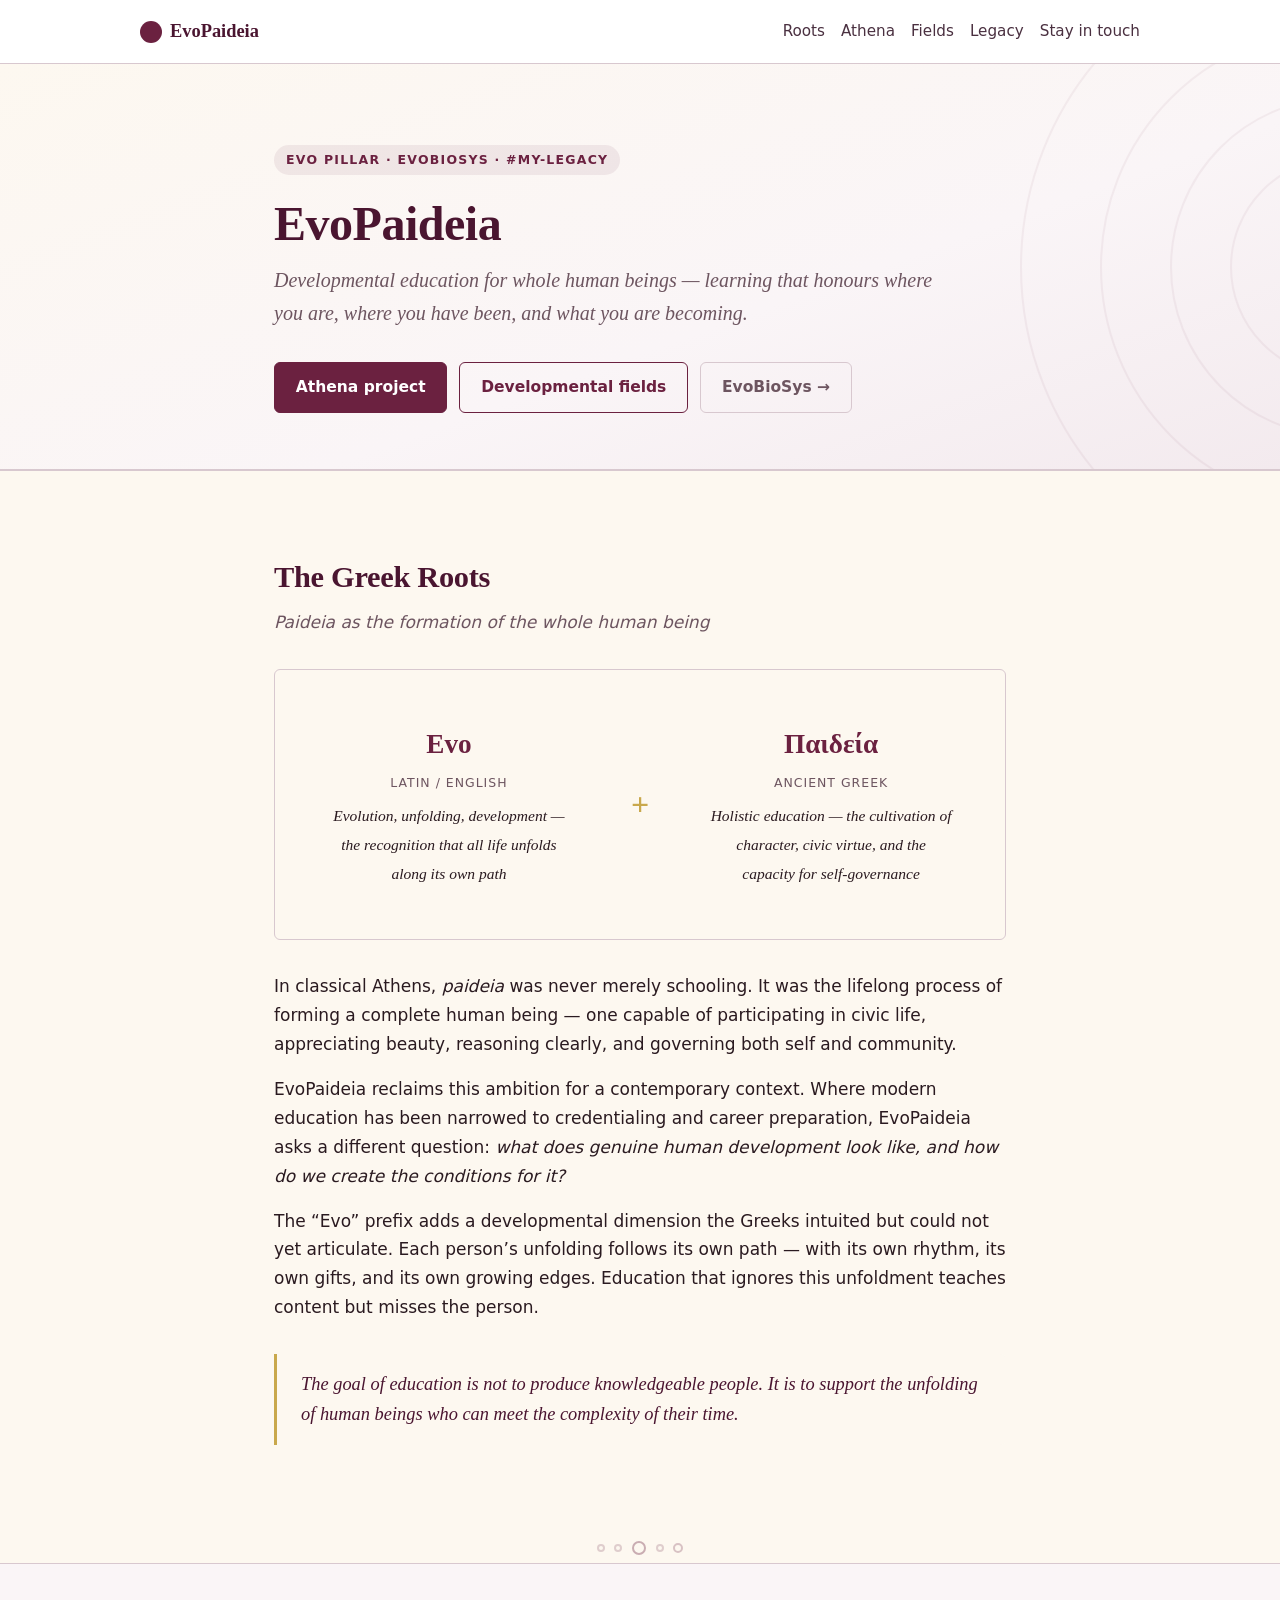
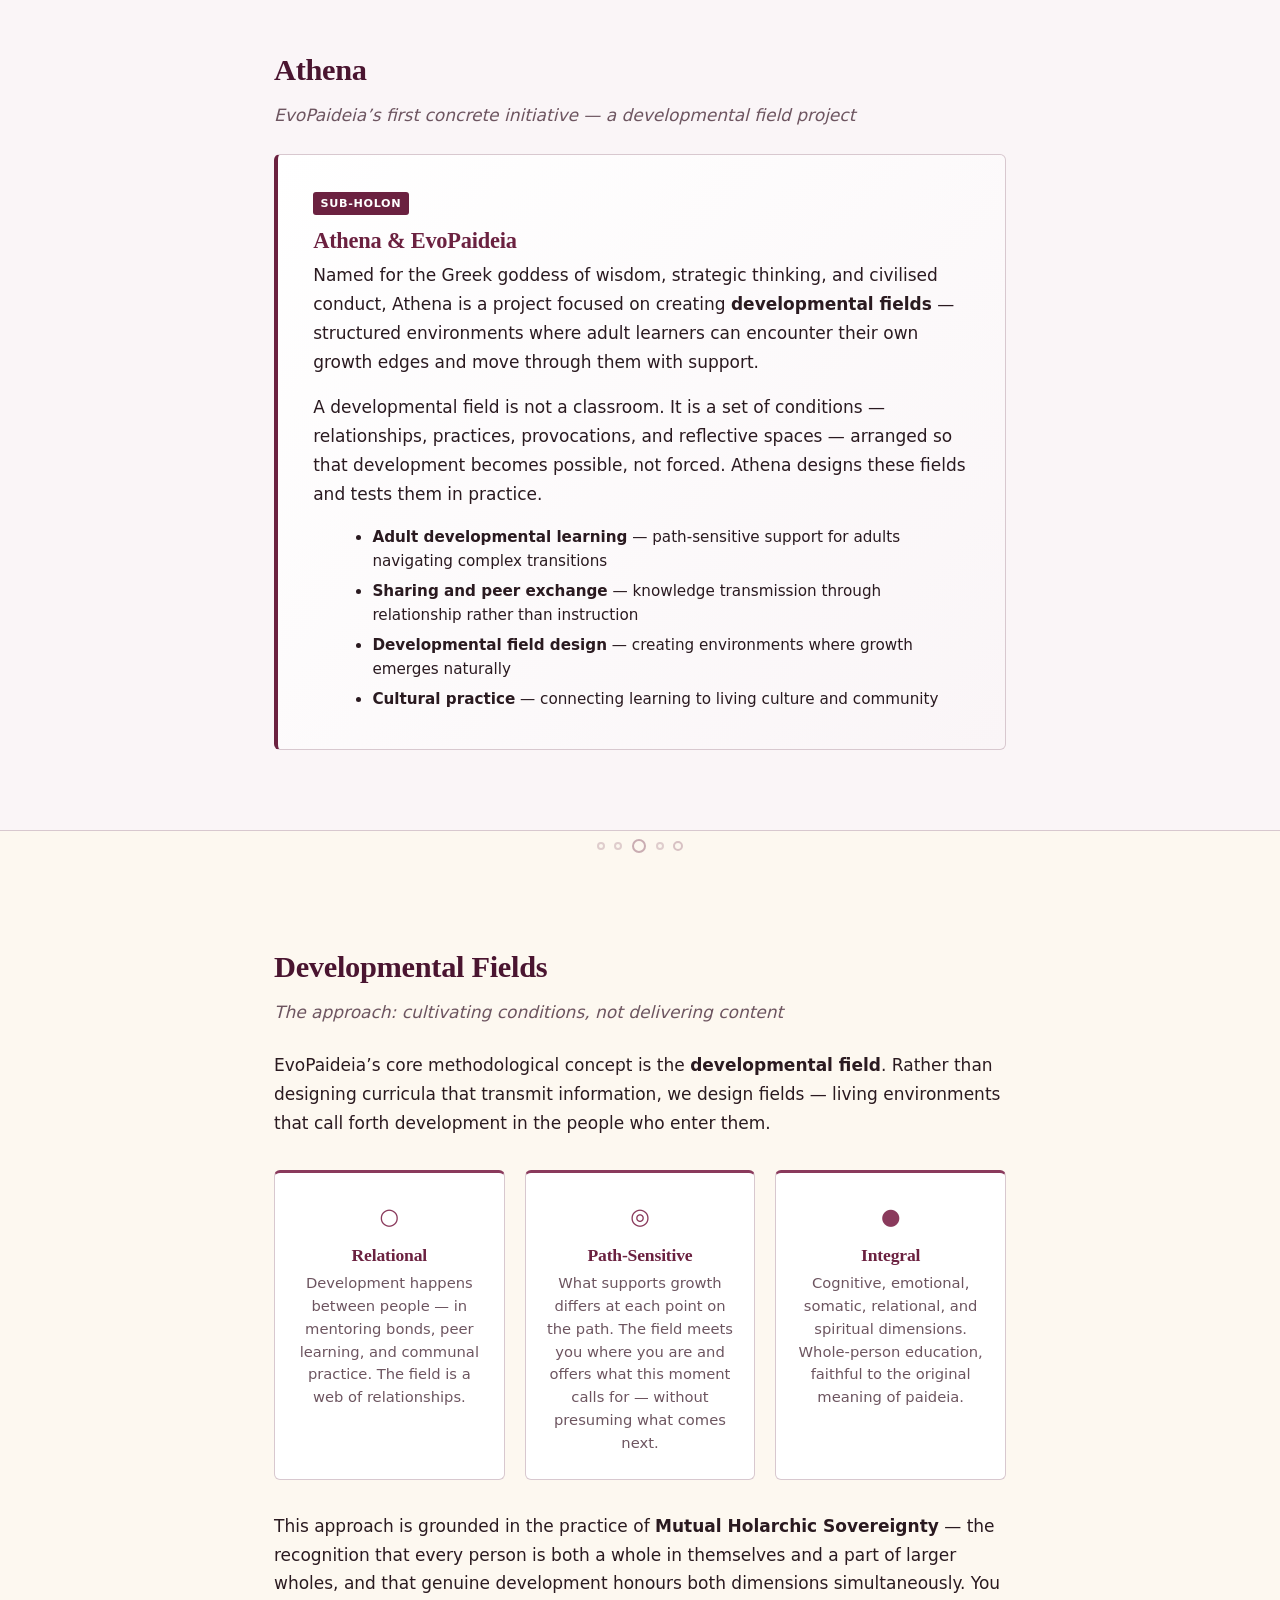
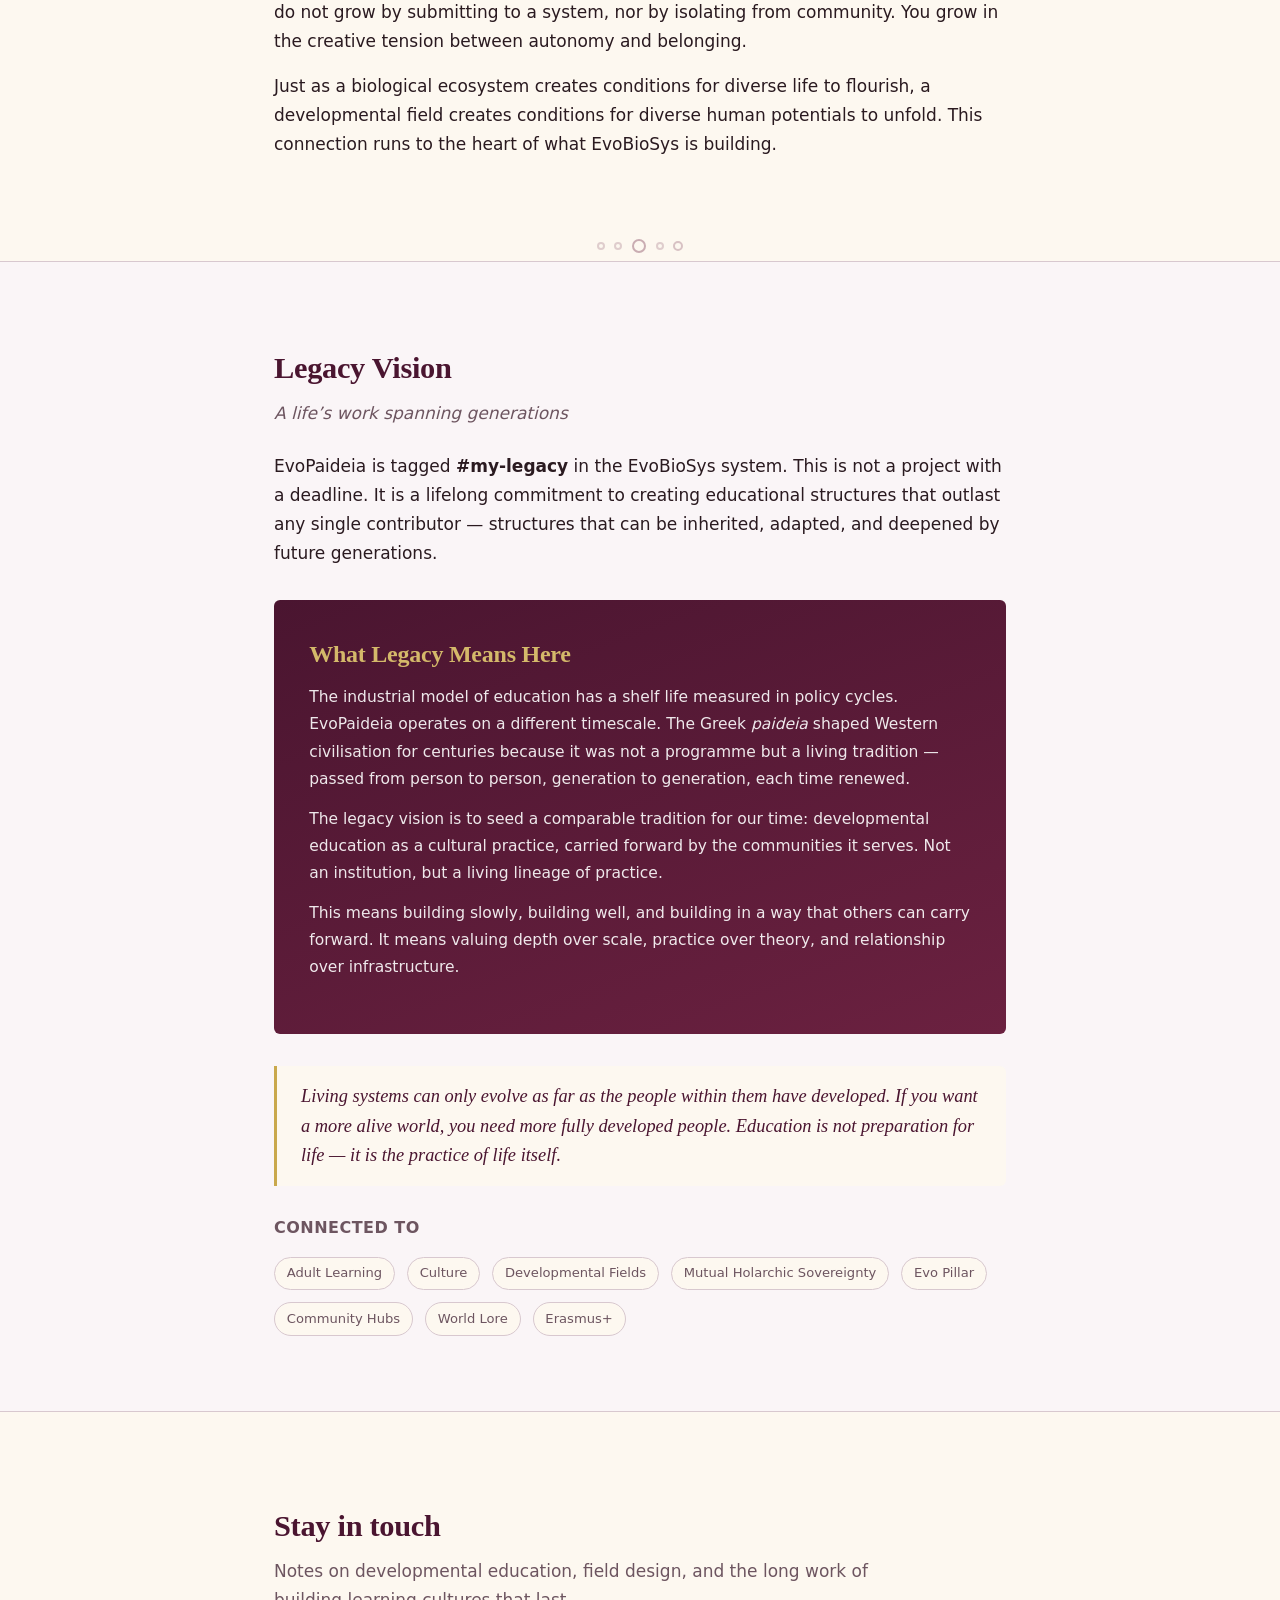
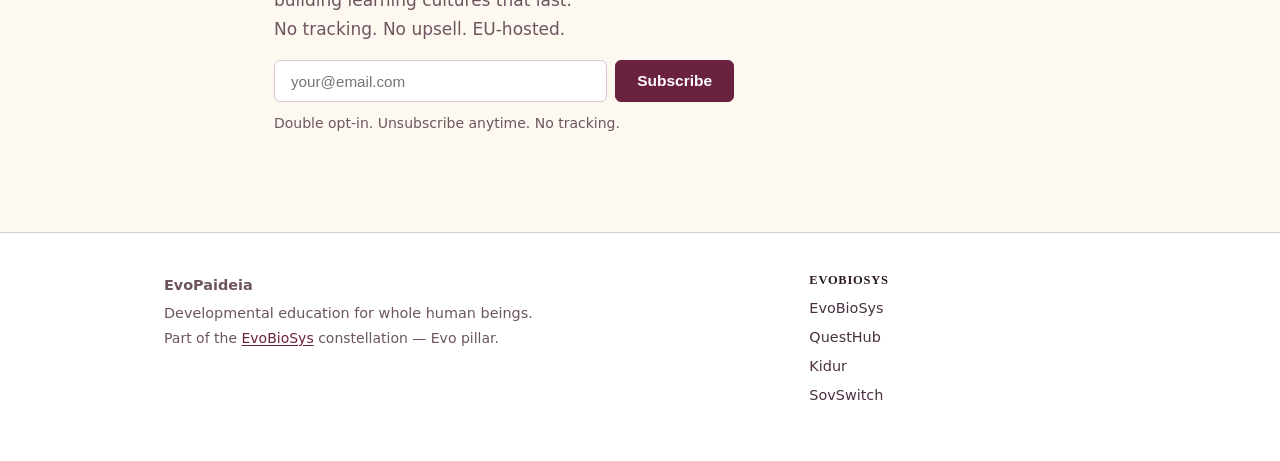
==== commit eb2aaf63: "Wire real newsletter subscribe: lowercase project key, gdpr flag, status-based inline messaging, no-" ====
--- a/index.html
+++ b/index.html
@@ -258,7 +258,7 @@
           <input type="email" id="ep-nl-email" name="email" placeholder="your@email.com" required>
           <button type="submit" class="btn btn-wine">Subscribe</button>
         </form>
-        <small id="ep-nl-note">Double opt-in. Unsubscribe anytime.</small>
+        <small id="ep-nl-note">Double opt-in. Unsubscribe anytime. No tracking.</small>
       </div>
     </div>
   </section>
@@ -297,21 +297,25 @@
         fetch('https://subscriber.evopaideia.org/subscribe', {
           method: 'POST',
           headers: { 'Content-Type': 'application/json' },
-          body: JSON.stringify({ email: email, source: 'evopaideia.org', project: 'EvoPaideia' })
+          body: JSON.stringify({ email: email, project: 'evopaideia', source: 'evopaideia.org', gdpr: true })
         })
           .then(function (r) { return r.ok ? r.json() : Promise.reject(r.status); })
-          .then(function () {
+          .then(function (data) {
             document.getElementById('ep-nl-email').value = '';
             btn.disabled = false;
             btn.textContent = 'Subscribe';
-            note.textContent = 'Confirmed — check your inbox to complete your subscription.';
             note.style.color = 'var(--wine)';
             note.style.fontSize = '1rem';
+            if (data && data.status === 'already_subscribed') {
+              note.textContent = "You're already on the list.";
+            } else {
+              note.textContent = 'Almost there — check your inbox to confirm.';
+            }
           })
           .catch(function () {
             btn.disabled = false;
             btn.textContent = 'Subscribe';
-            note.textContent = 'Something went wrong — try again or email connect@evopaideia.org';
+            note.textContent = 'Subscription service is briefly unavailable — please try again later.';
           });
       });
     })();
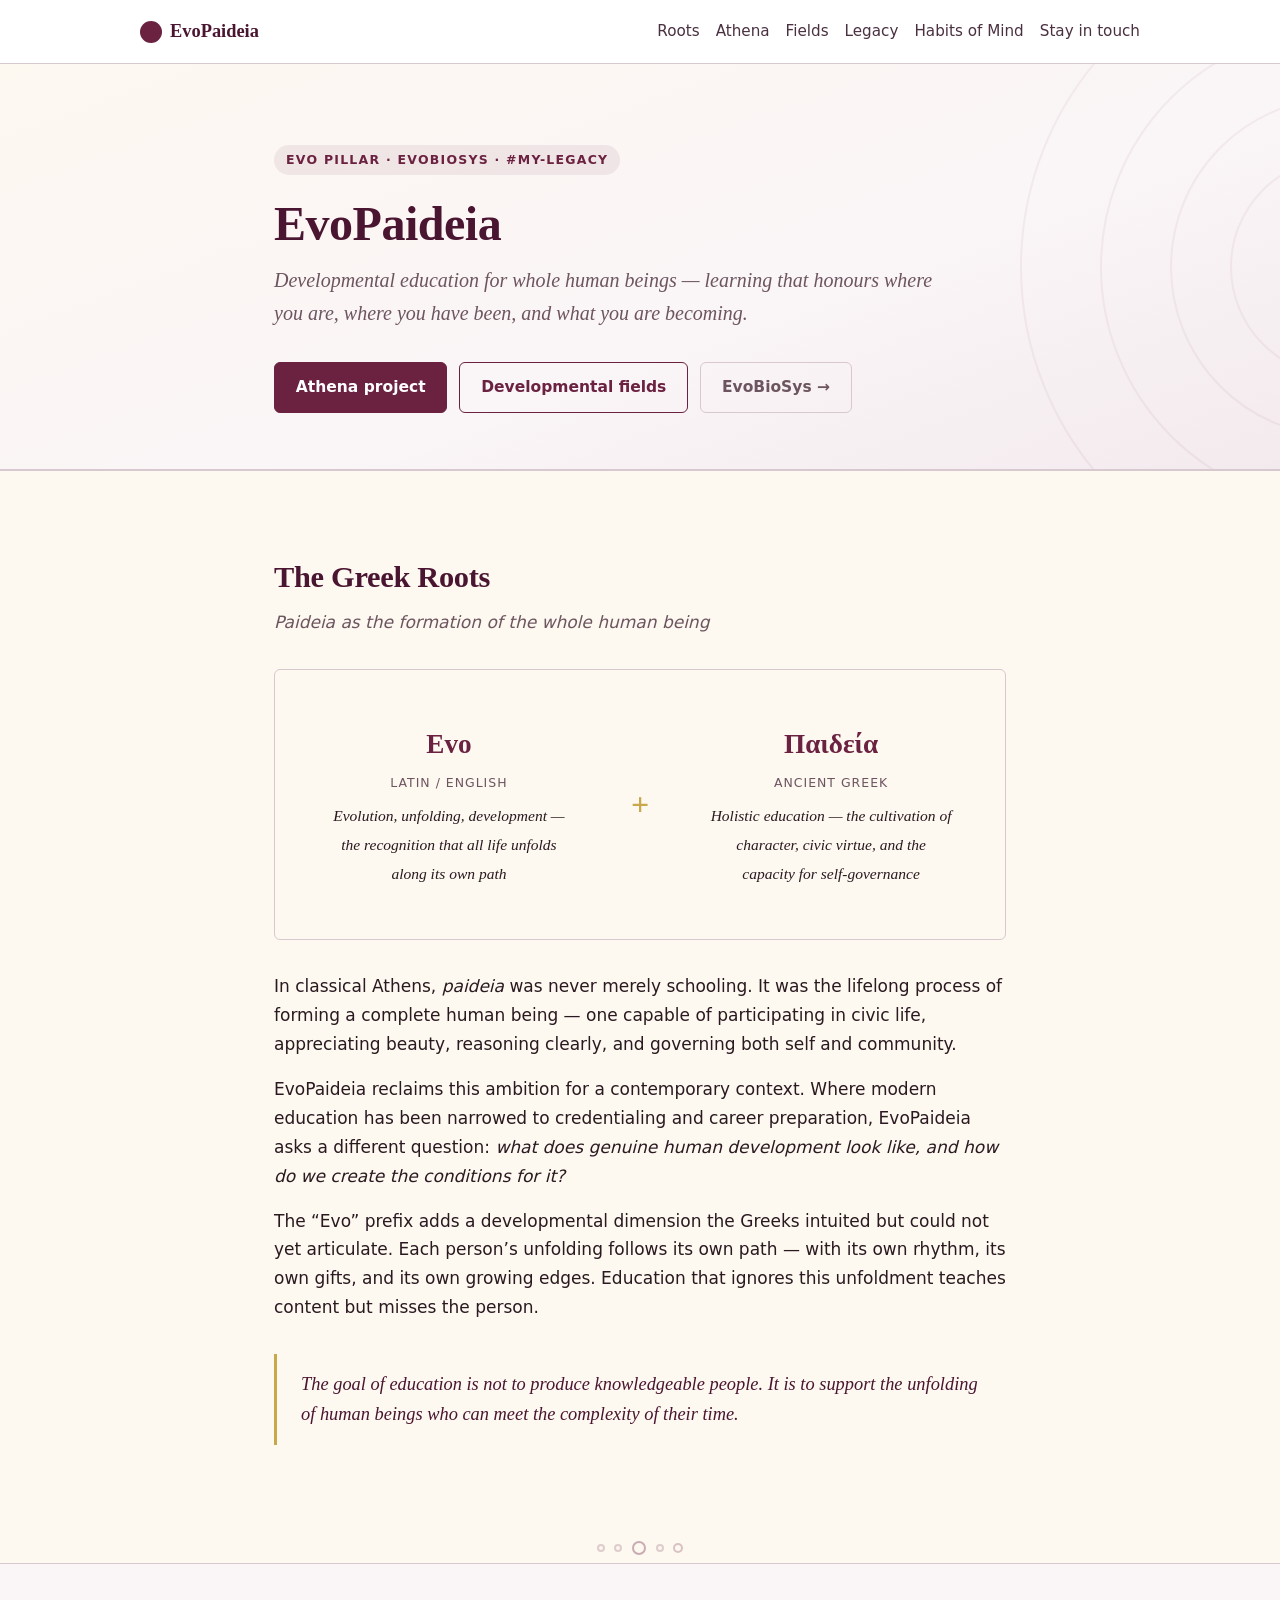
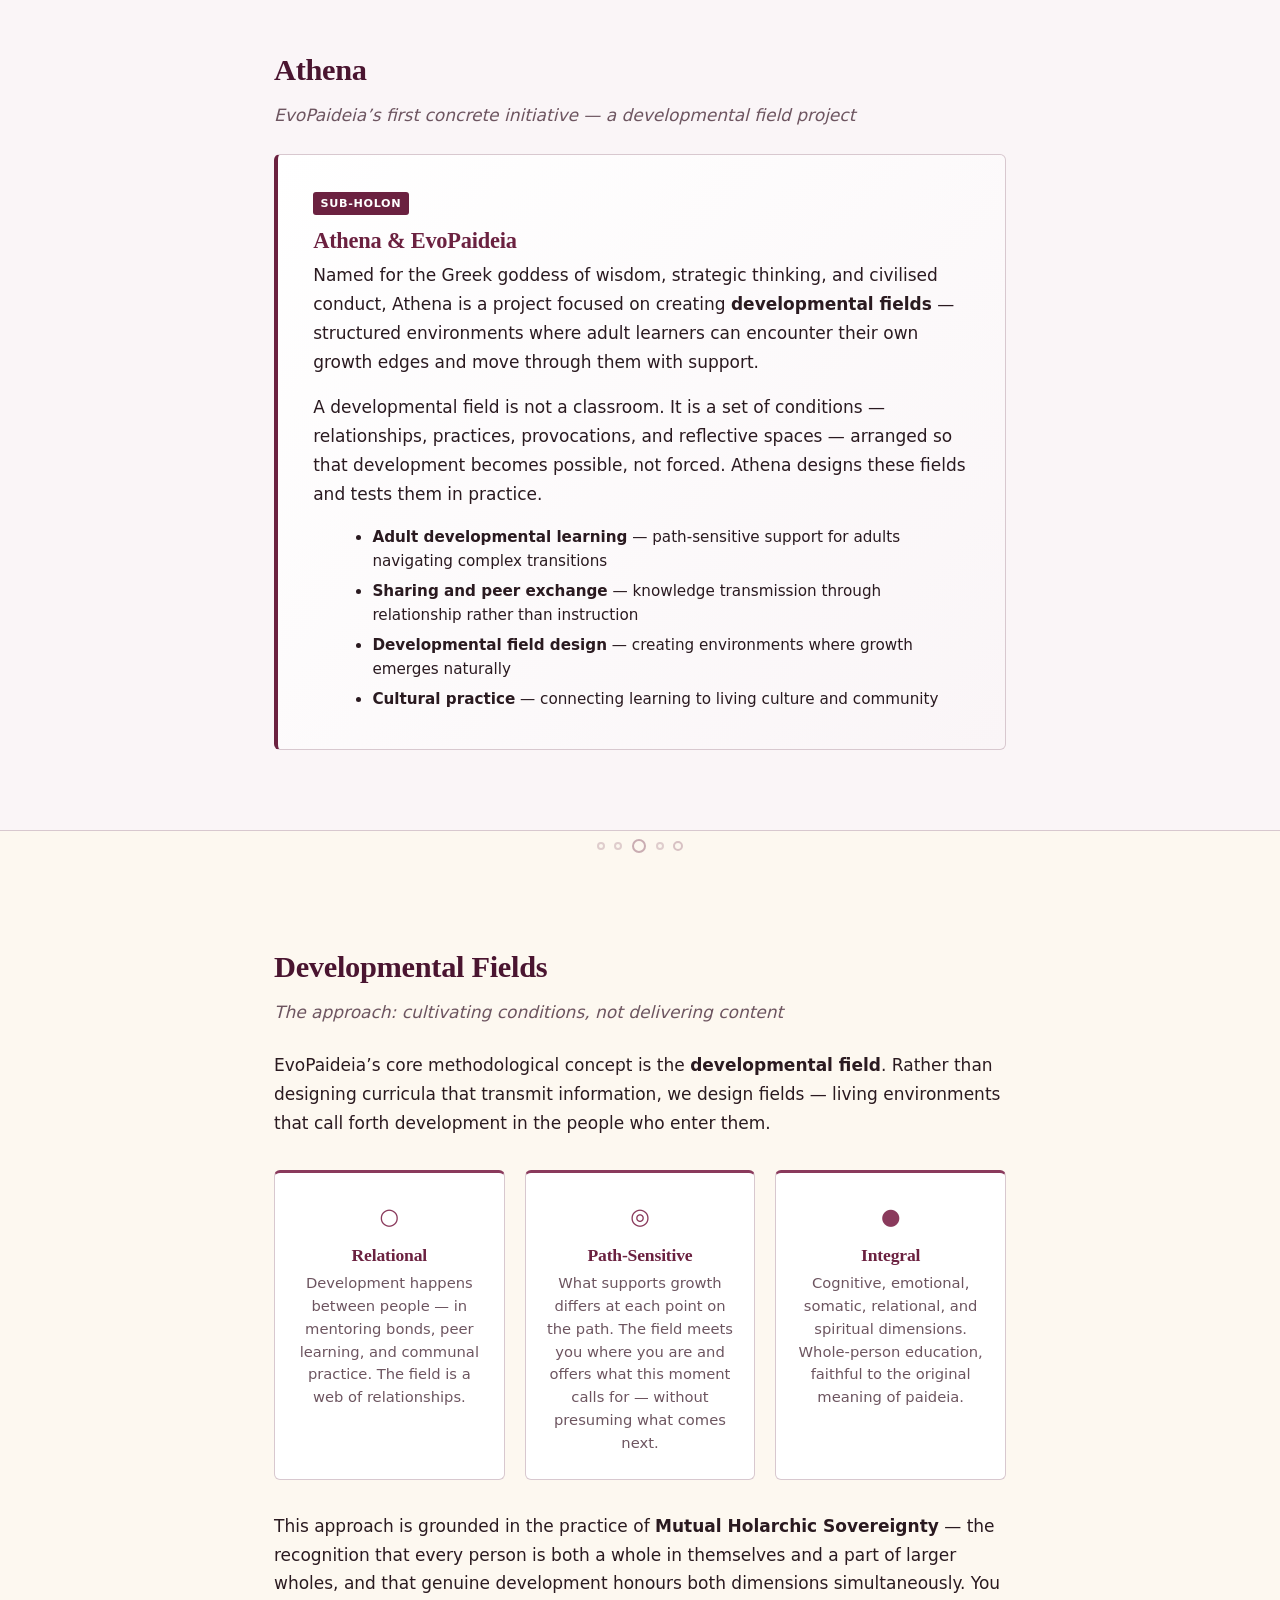
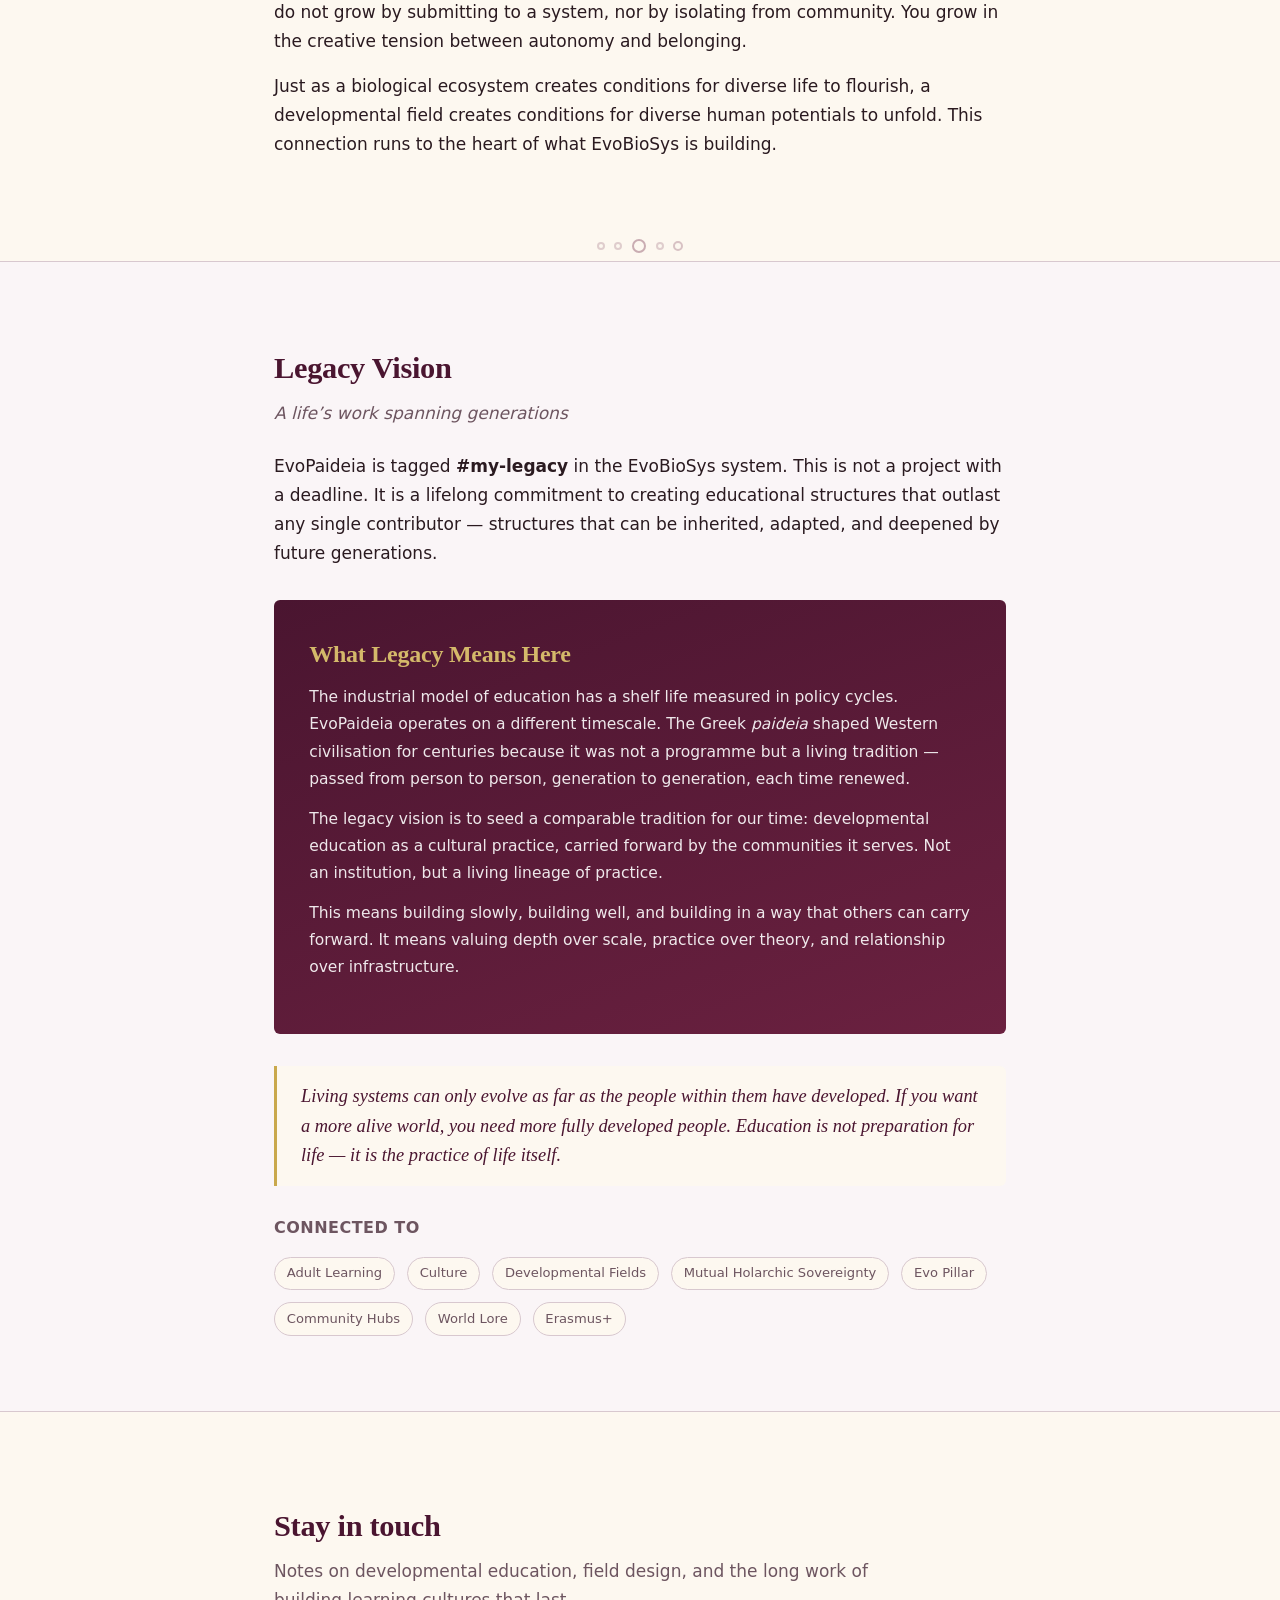
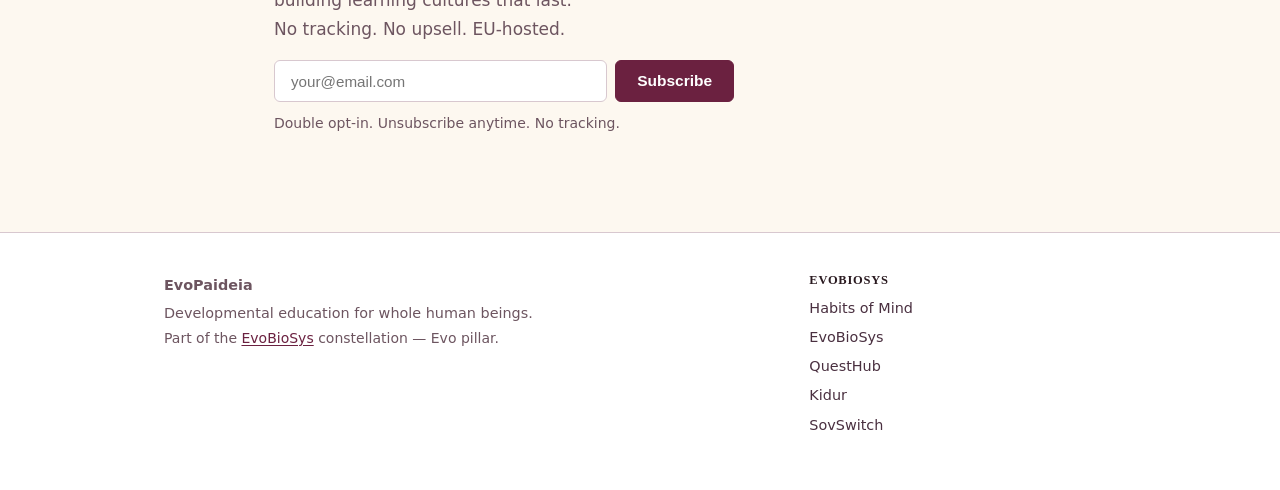
==== commit d5f8c1da: "Add /habits/ — EvoSattva Habits of Mind (seed set v0.2): 12 habits in 3 families, Laske dialectical " ====
--- a/index.html
+++ b/index.html
@@ -27,6 +27,7 @@
         <a href="#athena">Athena</a>
         <a href="#fields">Fields</a>
         <a href="#legacy">Legacy</a>
+        <a href="/habits/">Habits of Mind</a>
         <a href="#newsletter">Stay in touch</a>
       </div>
     </div>
@@ -273,6 +274,7 @@
       <div class="footer-links">
         <h4>EvoBioSys</h4>
         <ul>
+          <li><a href="/habits/">Habits of Mind</a></li>
           <li><a href="https://evobiosys.org">EvoBioSys</a></li>
           <li><a href="https://questhub.eco">QuestHub</a></li>
           <li><a href="https://kidur.org">Kidur</a></li>
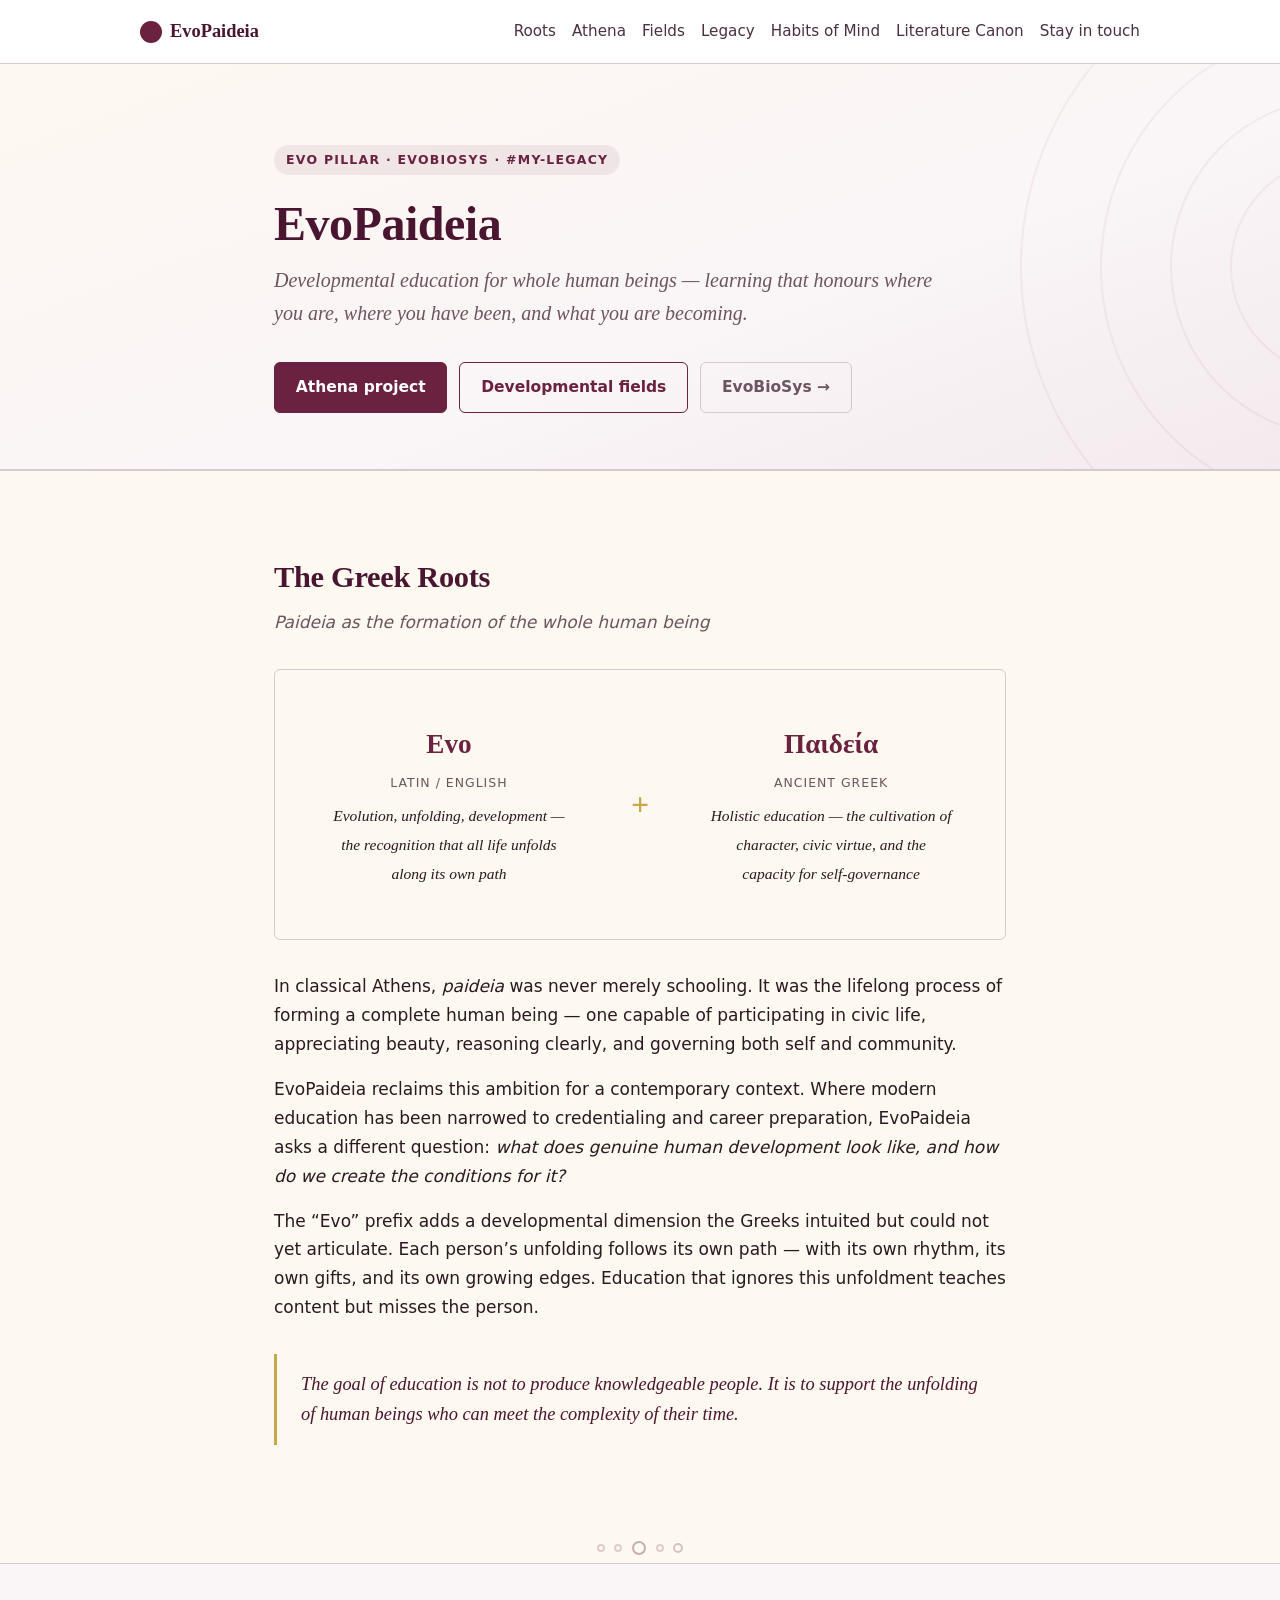
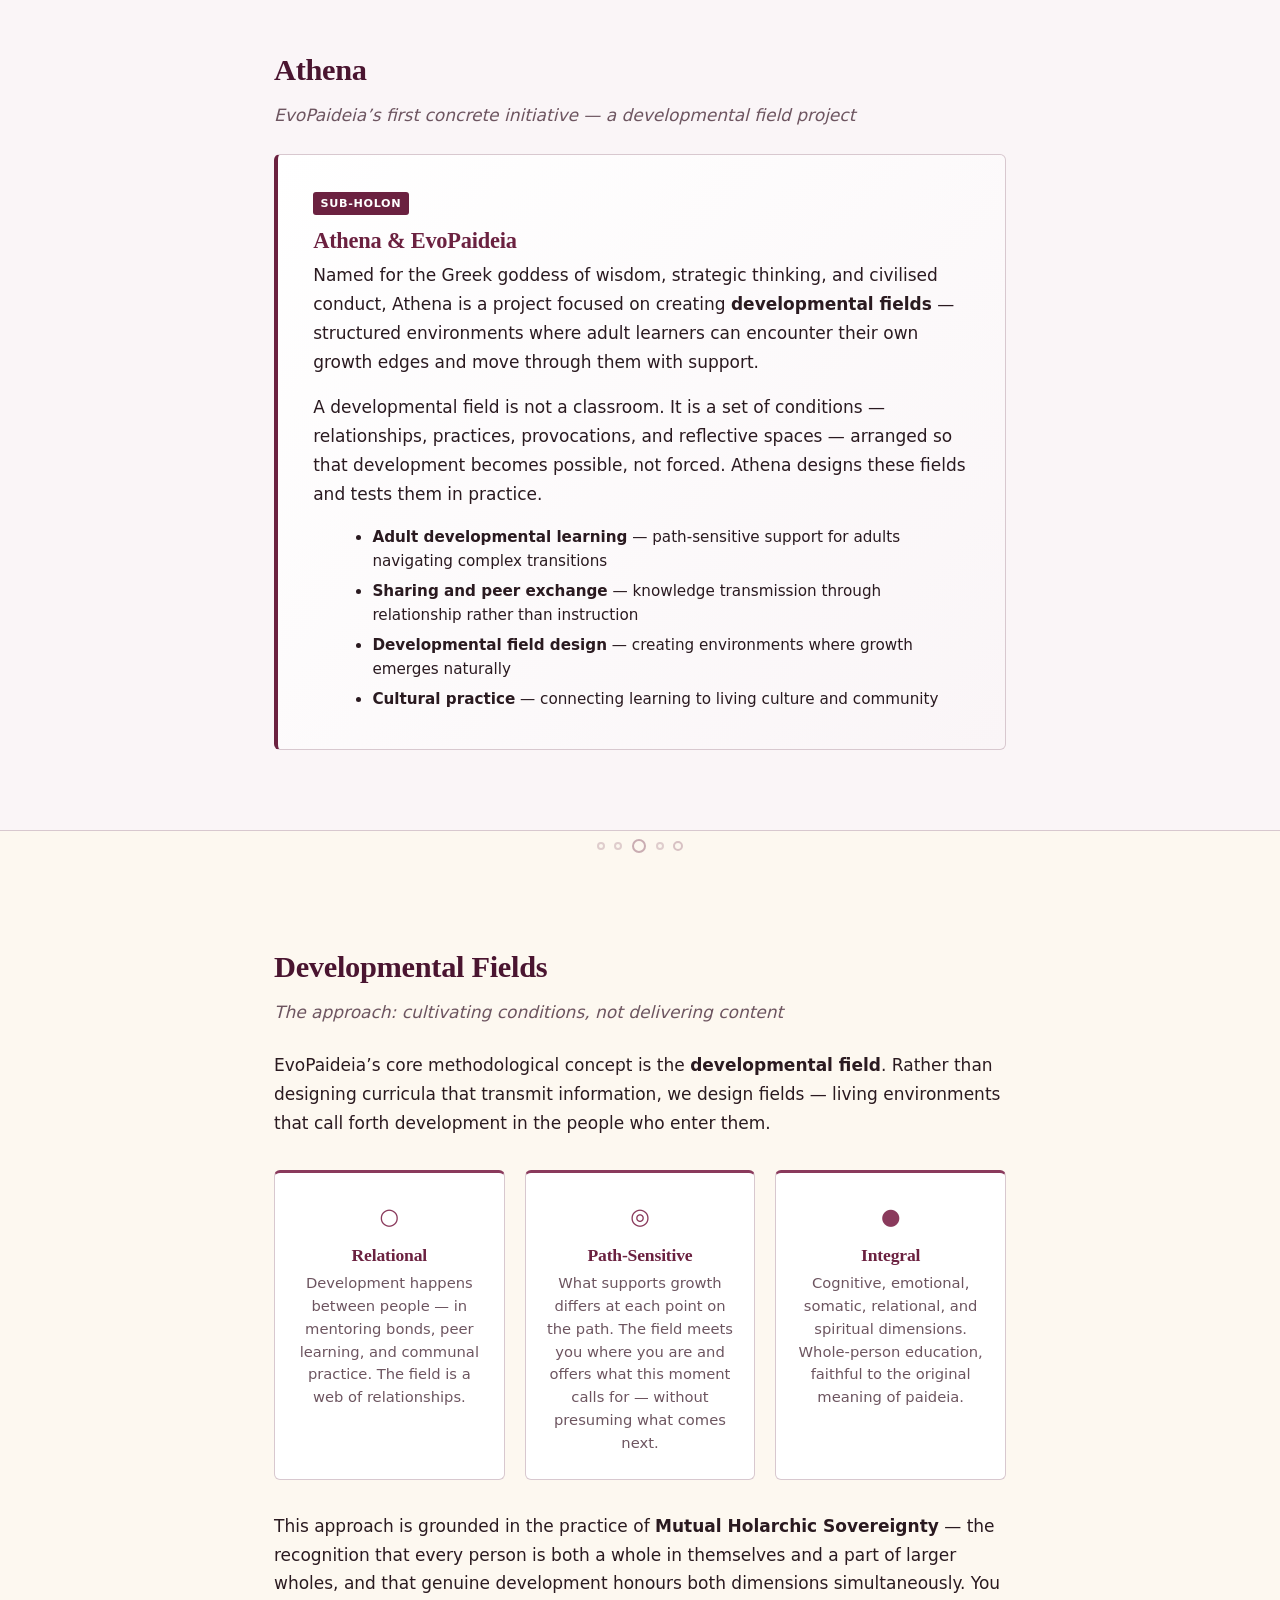
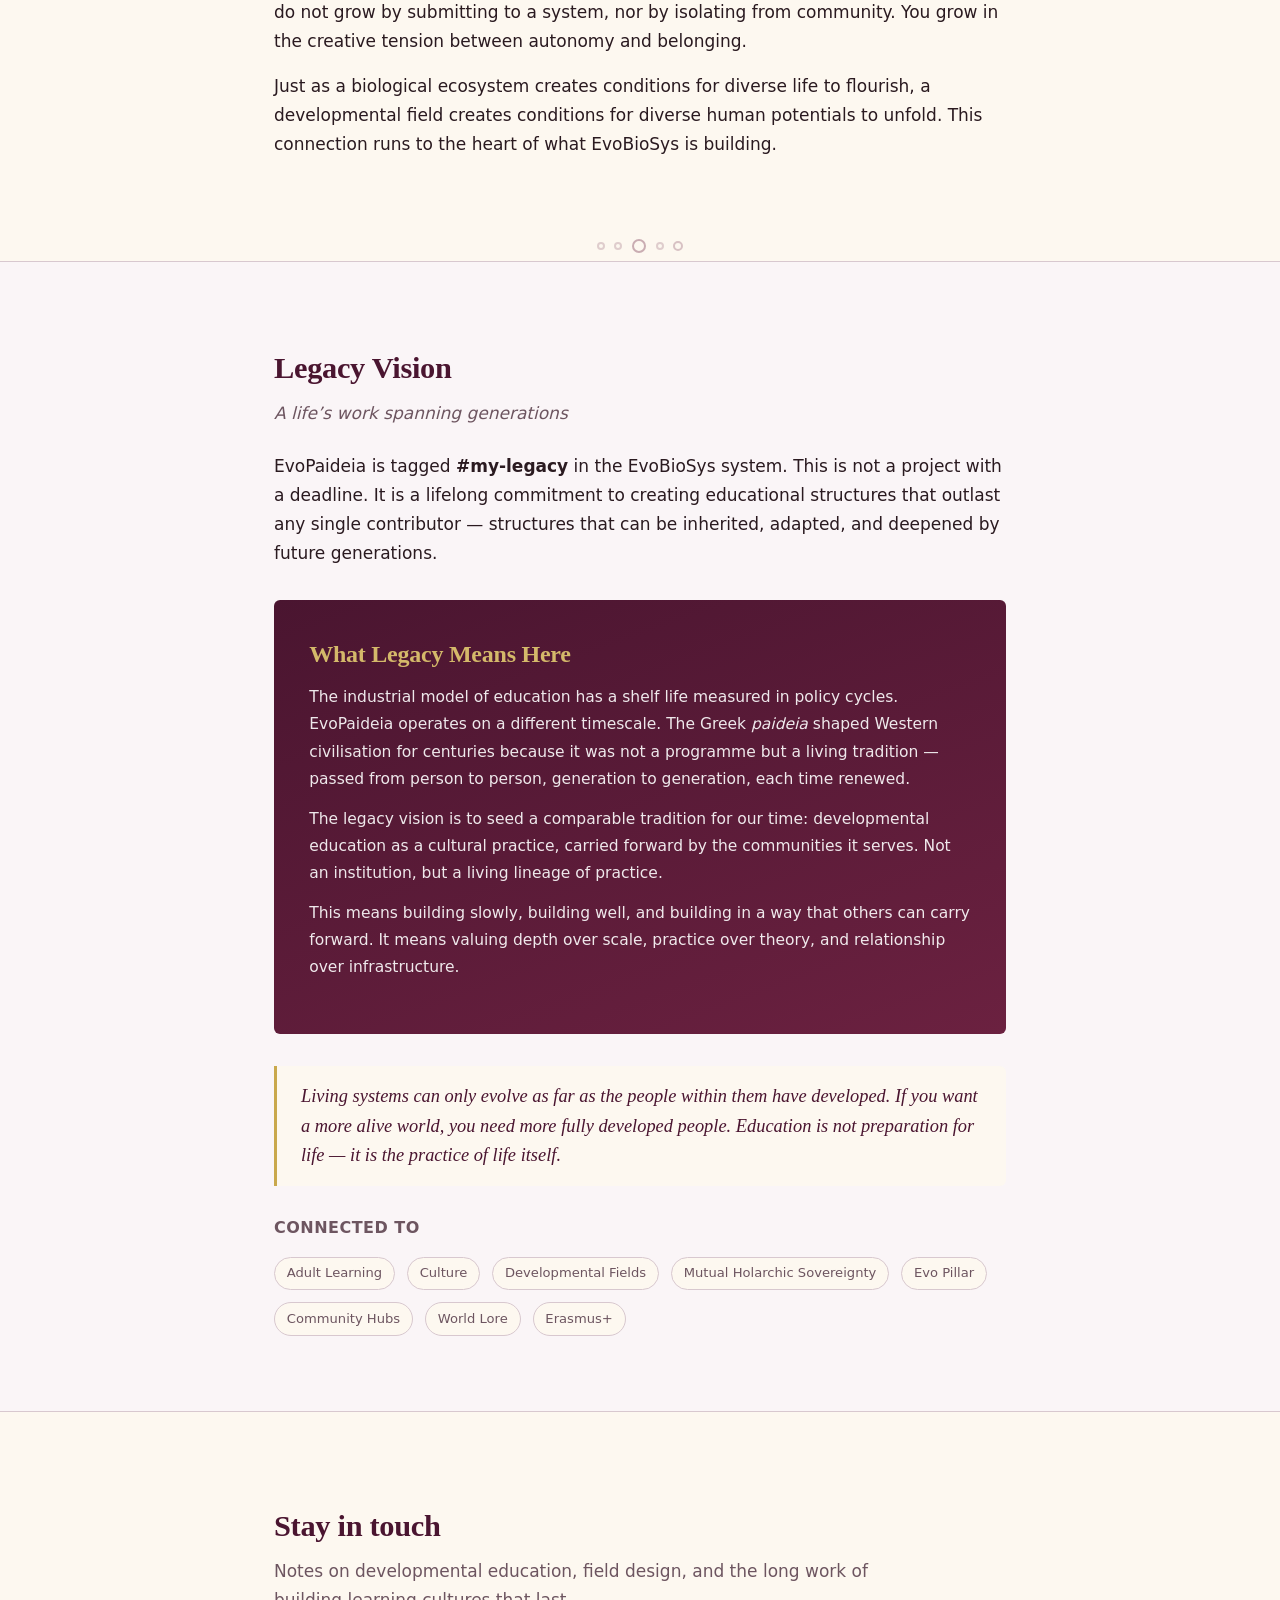
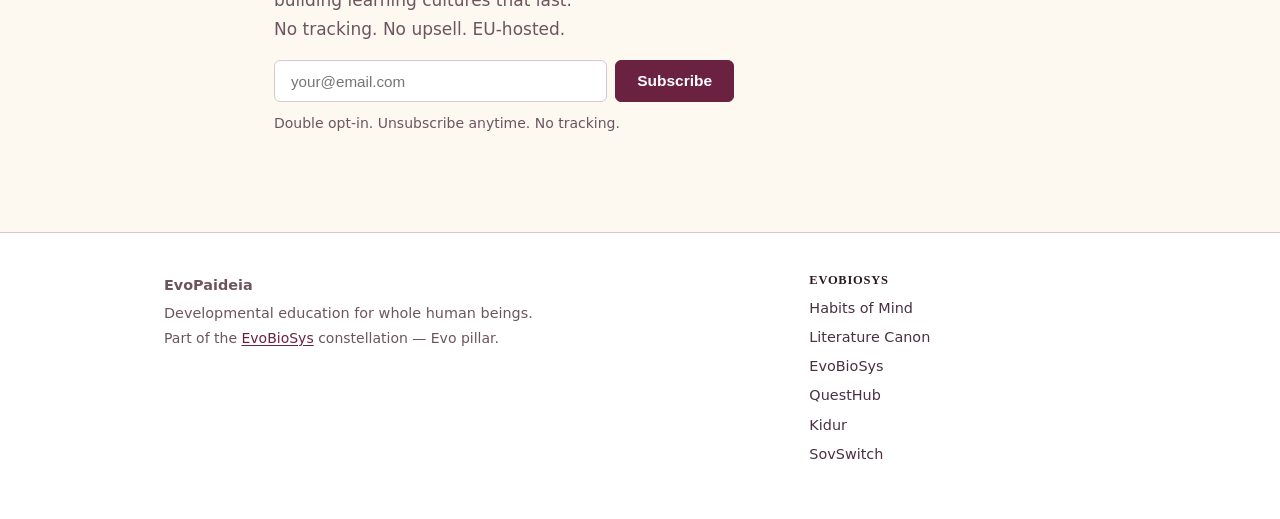
==== commit 24c3365b: "Add Literature Canon link (idea2.site/literature-canon) to nav + footer Co-Authored-By: Claude Fable" ====
--- a/index.html
+++ b/index.html
@@ -28,6 +28,7 @@
         <a href="#fields">Fields</a>
         <a href="#legacy">Legacy</a>
         <a href="/habits/">Habits of Mind</a>
+        <a href="https://idea2.site/literature-canon/" target="_blank" rel="noopener">Literature Canon</a>
         <a href="#newsletter">Stay in touch</a>
       </div>
     </div>
@@ -275,6 +276,7 @@
         <h4>EvoBioSys</h4>
         <ul>
           <li><a href="/habits/">Habits of Mind</a></li>
+          <li><a href="https://idea2.site/literature-canon/">Literature Canon</a></li>
           <li><a href="https://evobiosys.org">EvoBioSys</a></li>
           <li><a href="https://questhub.eco">QuestHub</a></li>
           <li><a href="https://kidur.org">Kidur</a></li>
